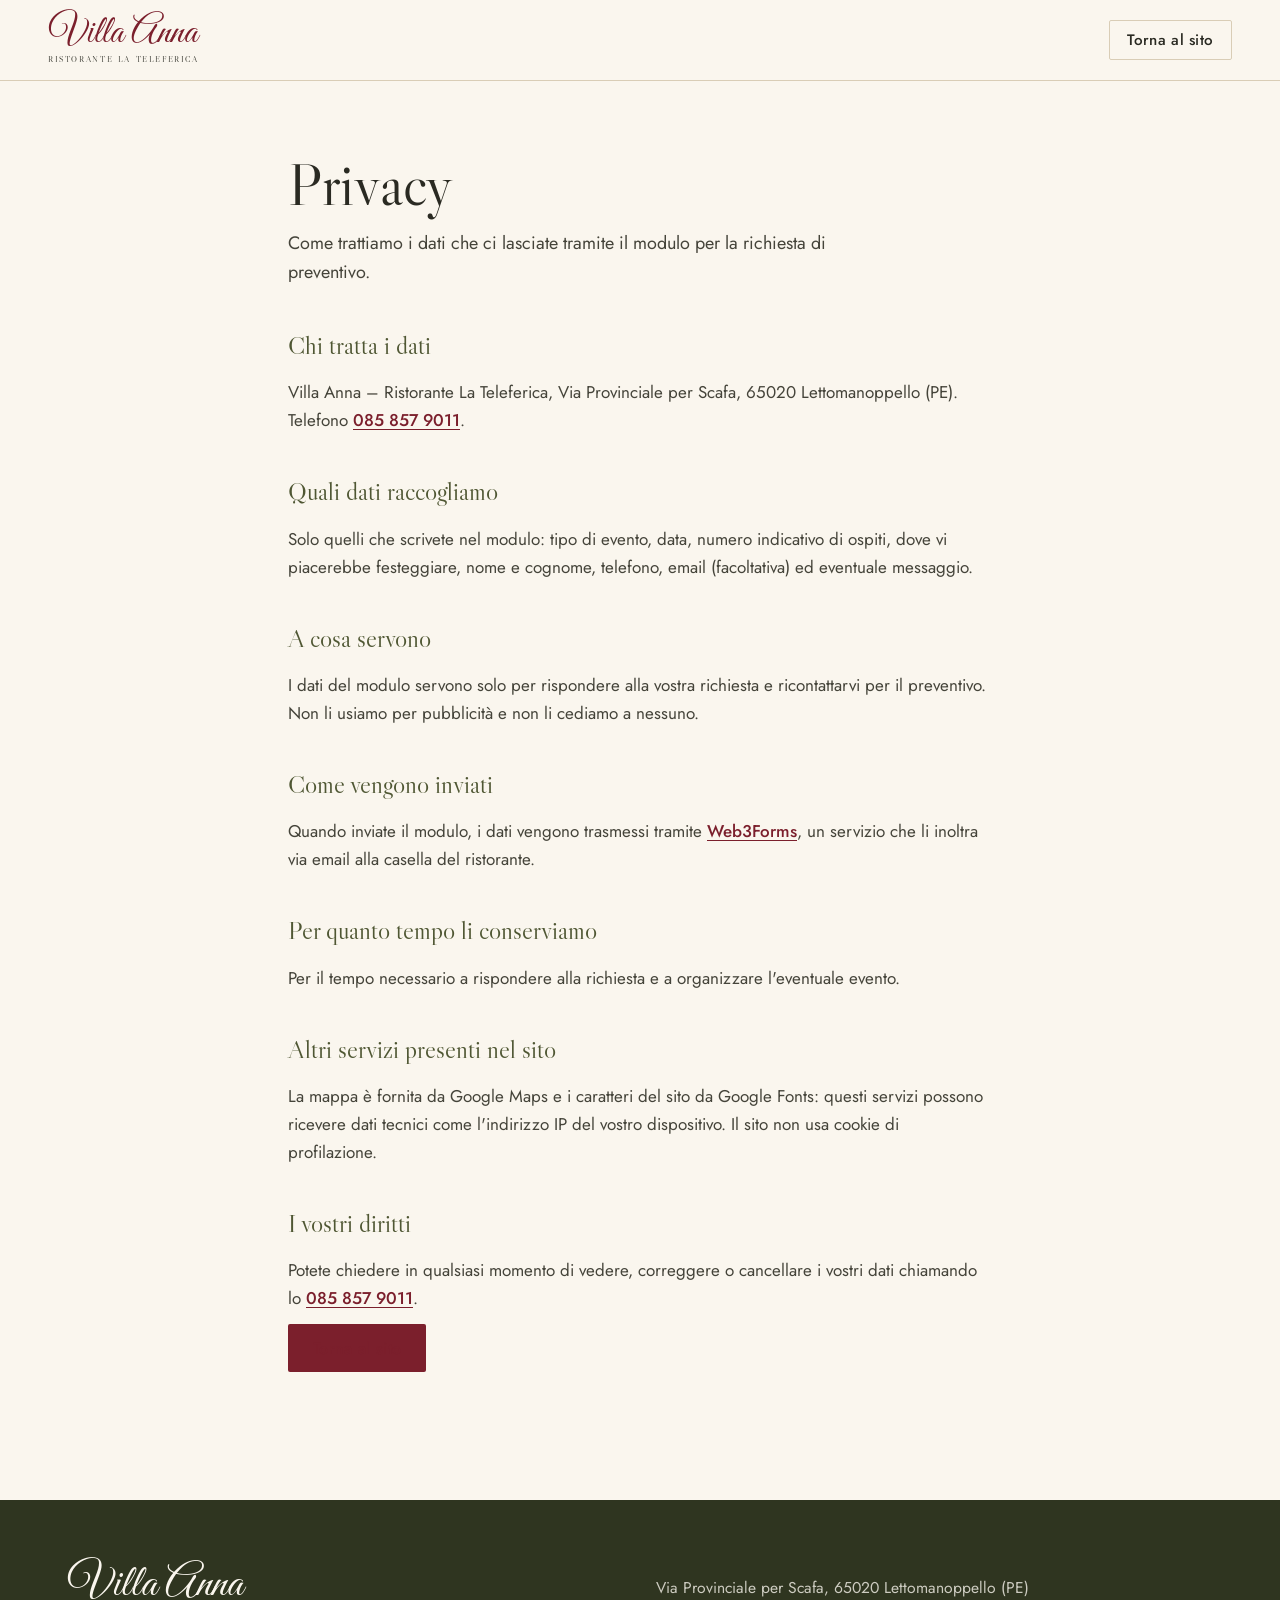
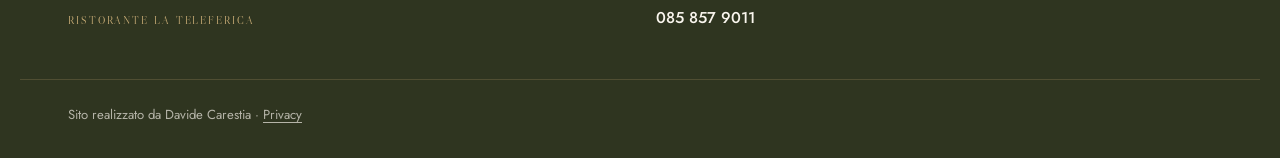
==== privacy.html @ cceb8471 "Sito definitivo su villaannalateleferica.it: modulo con Web3Forms, privacy, robots e sitemap Co-Auth" ====
<!doctype html>
<html lang="it">
<head>
  <meta charset="utf-8">
  <meta name="viewport" content="width=device-width, initial-scale=1, viewport-fit=cover">
  <title>Privacy | Villa Anna – Ristorante La Teleferica</title>
  <meta name="description" content="Informativa privacy del sito di Villa Anna – Ristorante La Teleferica a Lettomanoppello (PE).">
  <meta name="theme-color" content="#2F3520">
  <link rel="canonical" href="https://villaannalateleferica.it/privacy.html">

  <link rel="icon" type="image/png" sizes="32x32" href="img/favicon-32.png">
  <link rel="icon" type="image/png" sizes="192x192" href="img/favicon-192.png">
  <link rel="apple-touch-icon" href="img/apple-touch-icon.png">

  <link rel="preconnect" href="https://fonts.googleapis.com">
  <link rel="preconnect" href="https://fonts.gstatic.com" crossorigin>
  <link href="https://fonts.googleapis.com/css2?family=Great+Vibes&family=Jost:wght@400;500&family=Libre+Caslon+Display&display=swap" rel="stylesheet">
  <link rel="stylesheet" href="style.css?v=9">
</head>
<body>
  <a class="skip" href="#contenuto">Vai al contenuto</a>

  <header class="header is-solid">
    <a class="logo" href="./" aria-label="Villa Anna – Ristorante La Teleferica, torna alla pagina principale">
      <span class="logo__script">Villa Anna</span>
      <span class="logo__sub">Ristorante La Teleferica</span>
    </a>
    <div class="header__actions">
      <a class="btn btn--small btn--outline" href="./">Torna al sito</a>
    </div>
  </header>

  <main id="contenuto" class="section privacy">
    <div class="wrap">
      <h1 class="title">Privacy</h1>
      <p class="intro">Come trattiamo i dati che ci lasciate tramite il modulo per la richiesta di preventivo.</p>

      <h2>Chi tratta i dati</h2>
      <p>Villa Anna – Ristorante La Teleferica, Via Provinciale per Scafa, 65020 Lettomanoppello (PE). Telefono <a href="tel:+390858579011">085 857 9011</a>.</p>

      <h2>Quali dati raccogliamo</h2>
      <p>Solo quelli che scrivete nel modulo: tipo di evento, data, numero indicativo di ospiti, dove vi piacerebbe festeggiare, nome e cognome, telefono, email (facoltativa) ed eventuale messaggio.</p>

      <h2>A cosa servono</h2>
      <p>I dati del modulo servono solo per rispondere alla vostra richiesta e ricontattarvi per il preventivo. Non li usiamo per pubblicità e non li cediamo a nessuno.</p>

      <h2>Come vengono inviati</h2>
      <p>Quando inviate il modulo, i dati vengono trasmessi tramite <a href="https://web3forms.com/privacy" target="_blank" rel="noopener">Web3Forms</a>, un servizio che li inoltra via email alla casella del ristorante.</p>

      <h2>Per quanto tempo li conserviamo</h2>
      <p>Per il tempo necessario a rispondere alla richiesta e a organizzare l'eventuale evento.</p>

      <h2>Altri servizi presenti nel sito</h2>
      <p>La mappa è fornita da Google Maps e i caratteri del sito da Google Fonts: questi servizi possono ricevere dati tecnici come l'indirizzo IP del vostro dispositivo. Il sito non usa cookie di profilazione.</p>

      <h2>I vostri diritti</h2>
      <p>Potete chiedere in qualsiasi momento di vedere, correggere o cancellare i vostri dati chiamando lo <a href="tel:+390858579011">085 857 9011</a>.</p>

      <p class="privacy__back"><a class="btn btn--bordeaux" href="./">Torna al sito</a></p>
    </div>
  </main>

  <footer class="footer">
    <div class="wrap footer__grid">
      <div class="footer__brand">
        <span class="logo__script">Villa Anna</span>
        <span class="logo__sub">Ristorante La Teleferica</span>
      </div>
      <div class="footer__contacts">
        <p>Via Provinciale per Scafa, 65020 Lettomanoppello (PE)</p>
        <p><a href="tel:+390858579011">085 857 9011</a></p>
      </div>
    </div>
    <p class="footer__credit">Sito realizzato da Davide Carestia · <a href="privacy.html">Privacy</a></p>
  </footer>
</body>
</html>
---- style.css ----
/* =========================================================
   Villa Anna – Ristorante La Teleferica
   ========================================================= */

:root {
  --avorio: #FAF6EE;
  --pietra: #EAE2D2;
  --pietra-scura: #D9CDB6;
  --oliva: #4F5733;
  --oliva-scura: #2F3520;
  --bordeaux: #7B1F2C;
  --bordeaux-scuro: #5F1621;
  --oro: #A8854A;
  --oro-chiaro: #CFB27A;
  --inchiostro: #2A2A22;
  --testo: #45443A;

  --f-script: "Great Vibes", cursive;
  --f-serif: "Libre Caslon Display", "Didot", Georgia, serif;
  --f-sans: "Jost", "Helvetica Neue", Arial, sans-serif;

  --gutter: clamp(1rem, 4vw, 3rem);
  --max: 1240px;
  --header-h: 68px;
  --ease: cubic-bezier(.22, .61, .36, 1);
}

*, *::before, *::after { box-sizing: border-box; }

html {
  overflow-x: clip;
  scroll-behavior: smooth;
  scroll-padding-top: var(--header-h);
  -webkit-text-size-adjust: 100%;
}

body {
  margin: 0;
  background: var(--avorio);
  color: var(--testo);
  font-family: var(--f-sans);
  font-size: 1.0625rem;
  line-height: 1.65;
  overflow-x: hidden;
  overflow-x: clip;
  -webkit-font-smoothing: antialiased;
}

body.no-scroll { overflow: hidden; }

img { display: block; max-width: 100%; height: auto; }
figure { margin: 0; }
a { color: inherit; }
h1, h2, h3 { margin: 0; font-weight: 400; color: var(--inchiostro); }
p { margin: 0; }

:focus-visible {
  outline: 2px solid var(--oro);
  outline-offset: 3px;
}

.skip {
  position: absolute;
  left: 1rem;
  top: -4rem;
  z-index: 100;
  padding: .6rem 1rem;
  background: var(--bordeaux);
  color: var(--avorio);
}
.skip:focus { top: 1rem; }

.wrap {
  width: 100%;
  max-width: var(--max);
  margin-inline: auto;
  padding-inline: var(--gutter);
}

/* ---------- Tipografia comune ---------- */

.title {
  font-family: var(--f-serif);
  font-size: clamp(2.25rem, 5.2vw, 3.75rem);
  line-height: 1.08;
  letter-spacing: -.005em;
  text-wrap: balance;
}
.title--light { color: var(--avorio); }

.intro {
  margin-top: 1.25rem;
  max-width: 34em;
  font-size: 1.125rem;
}
.intro--light { color: rgba(250, 246, 238, .82); }

.note {
  margin-top: 1.5rem;
  font-size: .98rem;
}
.note a { color: var(--bordeaux); font-weight: 500; text-underline-offset: 3px; }

/* ---------- Pulsanti ---------- */

.btn {
  display: inline-flex;
  align-items: center;
  justify-content: center;
  gap: .5rem;
  min-height: 48px;
  padding: .75rem 1.5rem;
  border: 1px solid transparent;
  border-radius: 2px;
  font: 500 1rem/1.2 var(--f-sans);
  letter-spacing: .02em;
  text-decoration: none;
  cursor: pointer;
  transition: background-color .25s var(--ease), color .25s var(--ease), border-color .25s var(--ease);
}
.btn--small { min-height: 40px; padding: .5rem 1.1rem; font-size: .95rem; }
.btn--block { width: 100%; }

.btn--bordeaux { background: var(--bordeaux); color: var(--avorio); }
.btn--bordeaux:hover { background: var(--bordeaux-scuro); }

.btn--light { background: rgba(250, 246, 238, .1); color: var(--avorio); border-color: rgba(250, 246, 238, .75); backdrop-filter: blur(2px); }
.btn--light:hover { background: var(--avorio); color: var(--inchiostro); }

/* "Contattaci": bordo oro con un riflesso che scorre lentamente */
@property --giro {
  syntax: "<angle>";
  initial-value: 0deg;
  inherits: false;
}
.btn--contattaci {
  min-height: 42px;
  padding: .5rem 1.25rem;
  border: 1.5px solid transparent;
  border-radius: 999px;
  background:
    linear-gradient(var(--bordeaux), var(--bordeaux)) padding-box,
    conic-gradient(from var(--giro), #A8854A 0deg, #A8854A 220deg, #E8D3A0 270deg, #FFF6DC 290deg, #E8D3A0 310deg, #A8854A 360deg) border-box;
  color: var(--avorio);
  letter-spacing: .04em;
  box-shadow: 0 0 0 0 rgba(207, 178, 122, 0), 0 6px 18px -8px rgba(0, 0, 0, .45);
  animation: giro 6s linear infinite;
  transition: box-shadow .4s var(--ease), transform .3s var(--ease);
}
.btn--contattaci:hover {
  background:
    linear-gradient(var(--bordeaux-scuro), var(--bordeaux-scuro)) padding-box,
    conic-gradient(from var(--giro), #A8854A 0deg, #A8854A 220deg, #E8D3A0 270deg, #FFF6DC 290deg, #E8D3A0 310deg, #A8854A 360deg) border-box;
  box-shadow: 0 0 18px -2px rgba(207, 178, 122, .45), 0 6px 18px -8px rgba(0, 0, 0, .45);
}
@keyframes giro { to { --giro: 360deg; } }

.btn--hero {
  min-height: 58px;
  padding: 1rem 2.1rem;
  font-size: 1.08rem;
  letter-spacing: .03em;
  transition: background-color .3s var(--ease), color .3s var(--ease), border-color .3s var(--ease), transform .3s var(--ease), box-shadow .3s var(--ease);
}
.btn--hero-main {
  background: var(--bordeaux);
  color: var(--avorio);
  border-color: rgba(207, 178, 122, .55);
  box-shadow: 0 10px 30px -12px rgba(0, 0, 0, .6);
}
.btn--hero-main:hover {
  background: var(--bordeaux-scuro);
  border-color: var(--oro-chiaro);
  transform: translateY(-2px);
  box-shadow: 0 16px 34px -12px rgba(0, 0, 0, .7);
}
.btn--hero-alt {
  background: rgba(24, 26, 15, .35);
  color: var(--avorio);
  border: 1.5px solid rgba(250, 246, 238, .85);
  -webkit-backdrop-filter: blur(6px);
  backdrop-filter: blur(6px);
}
.btn--hero-alt:hover {
  background: var(--avorio);
  color: var(--inchiostro);
  border-color: var(--avorio);
  transform: translateY(-2px);
}

.btn--gold { background: transparent; color: var(--oro-chiaro); border-color: var(--oro); }
.btn--gold:hover { background: var(--oro); color: var(--oliva-scura); }

.btn--outline { background: transparent; color: var(--inchiostro); border-color: var(--pietra-scura); }
.btn--outline:hover { border-color: var(--inchiostro); }

/* ---------- Header ---------- */

.header {
  position: fixed;
  inset: 0 0 auto 0;
  z-index: 50;
  height: var(--header-h);
  display: flex;
  align-items: center;
  justify-content: space-between;
  padding-inline: var(--gutter);
  color: var(--avorio);
  transition: background-color .35s var(--ease), color .35s var(--ease), box-shadow .35s var(--ease);
}
.header.is-solid {
  background: rgba(250, 246, 238, .96);
  color: var(--inchiostro);
  box-shadow: 0 1px 0 var(--pietra-scura);
}
@supports (backdrop-filter: blur(8px)) {
  .header.is-solid { background: rgba(250, 246, 238, .88); backdrop-filter: blur(8px); }
}
.header.menu-open { background: transparent; color: var(--avorio); box-shadow: none; backdrop-filter: none; }

.logo {
  display: flex;
  flex-direction: column;
  align-items: center;
  text-decoration: none;
  line-height: 1;
  cursor: pointer;
}
.logo__script {
  font-family: var(--f-script);
  font-size: 2.1rem;
  line-height: .95;
}
.header.is-solid:not(.menu-open) .logo__script { color: var(--bordeaux); }
.logo__sub {
  margin-top: .1rem;
  font-family: var(--f-serif);
  font-size: .72rem;
  font-variant: small-caps;
  letter-spacing: .14em;
  text-transform: lowercase;
}

.header__actions { display: flex; align-items: center; gap: .75rem; }

.burger {
  position: relative;
  width: 44px;
  height: 44px;
  padding: 0;
  border: 0;
  background: transparent;
  color: inherit;
  cursor: pointer;
}
.burger span {
  position: absolute;
  left: 10px;
  width: 24px;
  height: 1.5px;
  background: currentColor;
  transition: transform .35s var(--ease), opacity .2s var(--ease), top .35s var(--ease);
}
.burger span:nth-child(1) { top: 15px; }
.burger span:nth-child(2) { top: 21.5px; }
.burger span:nth-child(3) { top: 28px; }
.burger[aria-expanded="true"] span:nth-child(1) { top: 21.5px; transform: rotate(45deg); }
.burger[aria-expanded="true"] span:nth-child(2) { opacity: 0; }
.burger[aria-expanded="true"] span:nth-child(3) { top: 21.5px; transform: rotate(-45deg); }

/* ---------- Menu a schermo intero ---------- */

.menu {
  position: fixed;
  inset: 0;
  z-index: 40;
  display: flex;
  flex-direction: column;
  justify-content: center;
  gap: 3rem;
  padding: calc(var(--header-h) + 1rem) var(--gutter) 2rem;
  background: var(--oliva-scura);
  color: var(--avorio);
  overflow-y: auto;
  opacity: 0;
  transition: opacity .35s var(--ease);
}
.menu[hidden] { display: none; }
.menu.is-open { opacity: 1; }

.menu__list {
  list-style: none;
  margin: 0;
  padding: 0;
  width: 100%;
  max-width: 640px;
  margin-inline: auto;
}
.menu__list li { border-bottom: 1px solid rgba(207, 178, 122, .25); }
.menu__list a {
  display: block;
  padding: .7rem 0;
  font-family: var(--f-serif);
  font-size: clamp(1.75rem, 6vw, 2.6rem);
  line-height: 1.2;
  text-decoration: none;
  transform: translateY(10px);
  opacity: 0;
  transition: transform .5s var(--ease), opacity .5s var(--ease), color .2s;
}
.menu.is-open .menu__list a { transform: none; opacity: 1; }
.menu.is-open .menu__list li:nth-child(2) a { transition-delay: .04s; }
.menu.is-open .menu__list li:nth-child(3) a { transition-delay: .08s; }
.menu.is-open .menu__list li:nth-child(4) a { transition-delay: .12s; }
.menu.is-open .menu__list li:nth-child(5) a { transition-delay: .16s; }
.menu__list a:hover { color: var(--oro-chiaro); }

.menu__foot {
  width: 100%;
  max-width: 640px;
  margin-inline: auto;
  color: rgba(250, 246, 238, .7);
  font-size: .95rem;
}
.menu__tel {
  display: inline-block;
  margin-bottom: .25rem;
  color: var(--oro-chiaro);
  font-size: 1.25rem;
  text-decoration: none;
}

/* ---------- Hero ---------- */

.hero {
  --hero-fade: clamp(110px, 20vh, 200px);
  position: relative;
  min-height: 100vh;
  min-height: 100svh;
  display: flex;
  align-items: flex-end;
  overflow: hidden;
  background: var(--oliva-scura);
  color: var(--avorio);
}
.hero__media {
  position: absolute;
  inset: 0;
  will-change: transform, filter;
}
.hero__img {
  position: absolute;
  inset: 0;
  width: 100%;
  height: 100%;
  object-fit: cover;
  object-position: 66% 60%;
}
/* sfumatura che fonde la foto con l'avorio della sezione successiva */
.hero__fade {
  position: absolute;
  left: 0;
  right: 0;
  bottom: 0;
  height: var(--hero-fade);
  pointer-events: none;
  background: linear-gradient(to bottom,
    rgba(250, 246, 238, 0) 0%,
    rgba(250, 246, 238, .06) 18%,
    rgba(250, 246, 238, .2) 36%,
    rgba(250, 246, 238, .42) 54%,
    rgba(250, 246, 238, .68) 72%,
    rgba(250, 246, 238, .9) 88%,
    var(--avorio) 100%);
}
/* si scurisce mentre si scorre (opacità guidata da script.js) */
.hero__shade {
  position: absolute;
  inset: 0;
  background: #181A0F;
  opacity: 0;
  pointer-events: none;
}
.hero__veil {
  position: absolute;
  inset: 0;
  background:
    linear-gradient(to top, rgba(30, 33, 18, .85) 0%, rgba(30, 33, 18, .55) 45%, rgba(30, 33, 18, .1) 75%),
    linear-gradient(to bottom, rgba(30, 33, 18, .45), rgba(30, 33, 18, 0) 22%);
}
.hero__content {
  position: relative;
  width: 100%;
  max-width: var(--max);
  margin-inline: auto;
  padding: 7rem var(--gutter) calc(var(--hero-fade) + 1rem);
}
.hero__title {
  max-width: 13em;
  font-family: var(--f-serif);
  font-size: clamp(2.5rem, 7.4vw, 5.4rem);
  line-height: 1.04;
  letter-spacing: -.01em;
  color: var(--avorio);
  text-wrap: balance;
  text-shadow: 0 1px 24px rgba(0, 0, 0, .25);
}
.hero__lead {
  max-width: 30em;
  margin-top: 1.25rem;
  font-size: clamp(1.05rem, 1.6vw, 1.2rem);
  color: rgba(250, 246, 238, .9);
}
.hero__ctas {
  display: flex;
  flex-wrap: wrap;
  gap: .75rem;
  margin-top: 2rem;
}
/* Badge Google */
.badge {
  display: inline-flex;
  align-items: center;
  gap: .65rem;
  min-height: 44px;
  padding: .45rem 1rem .45rem .85rem;
  border: 1px solid rgba(207, 178, 122, .55);
  border-radius: 999px;
  font-size: .95rem;
  text-decoration: none;
  transition: border-color .25s var(--ease), background-color .25s var(--ease);
}
.badge strong { font-weight: 500; }
.badge__stars { letter-spacing: .1em; font-size: .85rem; line-height: 1; }
.badge--hero {
  margin-top: 1.75rem;
  background: rgba(30, 33, 18, .45);
  color: var(--avorio);
}
.badge--hero .badge__stars { color: var(--oro-chiaro); }
.badge--hero:hover { border-color: var(--oro-chiaro); background: rgba(30, 33, 18, .7); }
.badge--light {
  margin-top: 1.5rem;
  border-color: var(--pietra-scura);
  background: #FFFDF8;
  color: var(--inchiostro);
}
.badge--light .badge__stars { color: #8A6A2F; }
.badge--light:hover { border-color: var(--oro); }

/* Indicatore di scroll */
.scroll-hint {
  position: absolute;
  right: var(--gutter);
  bottom: calc(var(--hero-fade) + 1rem);
  z-index: 1;
  display: flex;
  flex-direction: column;
  align-items: center;
  gap: .6rem;
  padding: .5rem;
  color: rgba(250, 246, 238, .85);
  font-size: .8rem;
  letter-spacing: .08em;
  text-decoration: none;
}
.scroll-hint__line {
  position: relative;
  width: 1px;
  height: 56px;
  overflow: hidden;
  background: rgba(250, 246, 238, .3);
}
.scroll-hint__line::after {
  content: "";
  position: absolute;
  left: 0;
  top: 0;
  width: 1px;
  height: 40%;
  background: var(--oro-chiaro);
  animation: scroll-line 2.2s var(--ease) infinite;
}
@keyframes scroll-line {
  0% { transform: translateY(-100%); }
  70%, 100% { transform: translateY(260%); }
}

/* Sequenza d'ingresso dell'hero: il titolo sale parola per parola */
.js .hero__img { animation: hero-focus 1.8s var(--ease) both; }
.hero__title .w {
  display: inline-block;
  overflow: hidden;
  padding-bottom: .12em;
  margin-bottom: -.12em;
  vertical-align: top;
}
.hero__title .w > span { display: inline-block; }
.js .hero__title .w > span {
  animation: word-up 1.1s var(--ease) both;
  animation-delay: calc(.2s + var(--i) * .07s);
}
.js .hero__lead,
.js .hero__ctas,
.js .badge--hero,
.js .scroll-hint { animation: hero-in 1s var(--ease) both; }
.js .hero__lead { animation-delay: .75s; }
.js .hero__ctas { animation-delay: .9s; }
.js .badge--hero { animation-delay: 1.05s; }
.js .scroll-hint { animation-delay: 1.3s; }

@keyframes hero-focus {
  from { filter: blur(14px); transform: scale(1.08); }
  to { filter: blur(0); transform: scale(1); }
}
@keyframes word-up { from { transform: translateY(110%); } to { transform: none; } }
@keyframes hero-in { from { opacity: 0; transform: translateY(18px); } to { opacity: 1; transform: none; } }

@media (max-width: 959px) {
  /* su telefono il testo occupa metà foto: velo più deciso in basso */
  .hero__veil {
    background:
      linear-gradient(to top, rgba(30, 33, 18, .92) 0%, rgba(30, 33, 18, .72) 42%, rgba(30, 33, 18, .2) 72%, rgba(30, 33, 18, .05) 85%),
      linear-gradient(to bottom, rgba(30, 33, 18, .5), rgba(30, 33, 18, 0) 20%);
  }
  .hero { --hero-fade: 96px; }
  .hero__content { padding-bottom: calc(var(--hero-fade) + 3.5rem); }
  .scroll-hint { right: 50%; transform: translateX(50%); bottom: calc(var(--hero-fade) - .5rem); flex-direction: row; }
  .js .scroll-hint { animation-name: hero-in-x; }
  .scroll-hint__text { display: none; }
  .scroll-hint__line { height: 44px; }
}
@keyframes hero-in-x { from { opacity: 0; transform: translate(50%, 18px); } to { opacity: 1; transform: translateX(50%); } }

/* ---------- Sezioni ---------- */

.section { padding-block: clamp(4.5rem, 10vw, 8rem); overflow-x: clip; }

/* Cornice ad arco: richiama il colonnato del giardino */
.arch {
  padding: 10px;
  border: 1px solid var(--oro);
  border-radius: 999px 999px 3px 3px;
}
.arch img {
  width: 100%;
  height: 100%;
  object-fit: cover;
  border-radius: 999px 999px 2px 2px;
}
.arch--tall { aspect-ratio: 4 / 5; }
.arch--wide { border-radius: 50% 50% 3px 3px / 26% 26% 3px 3px; }
.arch--wide img { border-radius: 50% 50% 2px 2px / 25% 25% 2px 2px; aspect-ratio: 4 / 3; }

/* Il ristorante */
.ristorante__grid {
  display: grid;
  grid-template-columns: minmax(0, 1fr);
  gap: 3.5rem;
}
.facts {
  margin: 2rem 0 0;
  max-width: 30rem;
  border-top: 1px solid var(--pietra-scura);
}
.facts__row {
  display: flex;
  justify-content: space-between;
  align-items: baseline;
  gap: 1rem;
  padding: .9rem 0;
  border-bottom: 1px solid var(--pietra-scura);
}
.facts dt { color: var(--testo); font-size: .98rem; }
.facts dd {
  margin: 0;
  font-family: var(--f-serif);
  font-size: 1.3rem;
  color: var(--inchiostro);
  text-align: right;
}

.ristorante__media { position: relative; }
.ristorante__media .arch { max-width: 460px; margin-inline: auto; }
.ristorante__tavola { margin-top: 1.5rem; }
.ristorante__tavola img { width: 100%; border-radius: 2px; }
.ristorante__tavola figcaption,
.eventi__torta figcaption {
  margin-top: .6rem;
  font-size: .9rem;
  font-style: italic;
}

/* Eventi */
.eventi {
  background: var(--oliva-scura);
  color: rgba(250, 246, 238, .82);
}
.eventi .arch { border-color: rgba(207, 178, 122, .6); }

/* Schede degli eventi */
.occasioni {
  list-style: none;
  display: grid;
  grid-template-columns: minmax(0, 1fr);
  gap: 1px;
  margin: 3rem 0 0;
  padding: 0;
  border: 1px solid rgba(207, 178, 122, .3);
  background: rgba(207, 178, 122, .3);
}
.occasione {
  padding: 1.75rem 1.5rem 1.9rem;
  background: var(--oliva-scura);
  transition: background-color .3s var(--ease);
}
.occasione:hover { background: #353B25; }
.occasione__icon {
  width: 44px;
  height: 44px;
  fill: none;
  stroke: var(--oro-chiaro);
  stroke-width: 1.2;
  stroke-linecap: round;
  stroke-linejoin: round;
}
.occasione h3 {
  margin-top: 1.1rem;
  font-family: var(--f-serif);
  font-size: 1.5rem;
  line-height: 1.2;
  color: var(--avorio);
  text-wrap: balance;
}
.occasione p { margin-top: .5rem; }

/* Punti forti */
.forti {
  display: grid;
  grid-template-columns: minmax(0, 1fr);
  gap: 2.5rem;
  margin-top: clamp(3.5rem, 8vw, 6rem);
}
.forti__title {
  font-family: var(--f-serif);
  font-size: clamp(1.8rem, 3.6vw, 2.5rem);
  line-height: 1.1;
  color: var(--avorio);
}
.forti__list {
  list-style: none;
  margin: 1.5rem 0 0;
  padding: 0;
}
.forti__list li {
  position: relative;
  padding: 1rem 0 1rem 1.6rem;
  border-bottom: 1px solid rgba(207, 178, 122, .25);
}
.forti__list li::before {
  content: "";
  position: absolute;
  left: 2px;
  top: 1.55rem;
  width: 7px;
  height: 7px;
  border: 1px solid var(--oro-chiaro);
  transform: rotate(45deg);
}
.forti__list h4 {
  margin: 0;
  font-family: var(--f-serif);
  font-size: 1.3rem;
  font-weight: 400;
  line-height: 1.25;
  color: var(--avorio);
}
.forti__list p { margin-top: .25rem; }

.eventi__torte {
  display: flex;
  flex-direction: column;
  gap: 1.5rem;
  margin-top: clamp(3rem, 6vw, 4.5rem);
}
.eventi__torta { min-width: 0; }
.eventi__torta img { width: 100%; border-radius: 2px; }
.eventi__torta figcaption { color: rgba(250, 246, 238, .75); }

/* Come organizziamo */
.passi__head { max-width: 40rem; }
.passi__list {
  list-style: none;
  display: grid;
  grid-template-columns: minmax(0, 1fr);
  gap: 0;
  margin: 3rem 0 0;
  padding: 0;
}
.passo {
  position: relative;
  padding: 0 0 2.25rem 4.5rem;
}
/* filo che unisce i passaggi */
.passo::before {
  content: "";
  position: absolute;
  left: 27px;
  top: 56px;
  bottom: 0;
  width: 1px;
  background: var(--pietra-scura);
}
.passo:last-child { padding-bottom: 0; }
.passo:last-child::before { display: none; }
.passo__n {
  position: absolute;
  left: 0;
  top: 0;
  display: grid;
  place-items: center;
  width: 55px;
  height: 55px;
  border: 1px solid var(--oro);
  border-radius: 50%;
  background: var(--avorio);
  font-family: var(--f-serif);
  font-size: 1.6rem;
  line-height: 1;
  color: var(--bordeaux);
}
.passo h3 {
  padding-top: .7rem;
  font-family: var(--f-serif);
  font-size: 1.45rem;
  line-height: 1.2;
  text-wrap: balance;
}
.passo p { margin-top: .45rem; max-width: 30em; }
.passi__cta {
  display: flex;
  flex-wrap: wrap;
  gap: .75rem;
  margin-top: 3rem;
}

/* Giardino */
.giardino { background: var(--pietra); }
.giardino__head { max-width: 40rem; }

.gallery {
  display: grid;
  grid-template-columns: minmax(0, 1fr);
  gap: 12px;
  margin-top: 2.75rem;
}
.gallery__col { display: grid; grid-template-columns: minmax(0, 1fr); gap: 12px; min-width: 0; }
.gallery__pair { display: flex; align-items: flex-start; gap: 12px; }

.gallery__item {
  display: block;
  min-width: 0;
  position: relative;
  padding: 0;
  border: 0;
  background: var(--pietra-scura);
  overflow: hidden;
  cursor: zoom-in;
}
.gallery__item img {
  width: 100%;
  height: 100%;
  object-fit: cover;
  transition: transform .8s var(--ease), filter .4s var(--ease);
}
.gallery__item:hover img { transform: scale(1.03); }

.g-fontana { aspect-ratio: 4 / 5; }
.g-fontana img { object-position: 50% 45%; }
.g-archi { aspect-ratio: 16 / 9; }
/* le due foto piccole restano nelle loro proporzioni (logo stampato negli angoli) */
.g-alto { flex: 1.333 1 0; aspect-ratio: 640 / 480; }
.g-rose { flex: 1.506 1 0; aspect-ratio: 720 / 478; }

/* Richiesta */
.richiesta__grid { display: grid; grid-template-columns: minmax(0, 1fr); gap: 2.5rem; }
.richiesta__box {
  background: #FFFDF8;
  border: 1px solid var(--pietra-scura);
  padding: clamp(1.25rem, 4vw, 2.5rem);
}

.form {
  display: grid;
  gap: 1.1rem 1.25rem;
}
.field { display: flex; flex-direction: column; min-width: 0; }
.field label {
  margin-bottom: .35rem;
  font-size: .95rem;
  font-weight: 500;
  color: var(--inchiostro);
}
.field__opt { font-weight: 400; color: var(--testo); }
.field input,
.field select,
.field textarea {
  width: 100%;
  min-height: 48px;
  padding: .7rem .85rem;
  border: 1px solid var(--pietra-scura);
  border-radius: 2px;
  background: var(--avorio);
  color: var(--inchiostro);
  font: 400 1rem/1.4 var(--f-sans);
  appearance: none;
  -webkit-appearance: none;
  transition: border-color .2s;
}
.field select {
  padding-right: 2.5rem;
  background-image: url("data:image/svg+xml,%3Csvg xmlns='http://www.w3.org/2000/svg' width='12' height='8' viewBox='0 0 12 8'%3E%3Cpath d='M1 1.5l5 5 5-5' fill='none' stroke='%237B1F2C' stroke-width='1.5'/%3E%3C/svg%3E");
  background-repeat: no-repeat;
  background-position: right .9rem center;
}
.field input[type="date"] { min-height: 48px; }
.field input::-webkit-date-and-time-value { text-align: left; }
.field textarea { resize: vertical; min-height: 7rem; }
.field input:focus,
.field select:focus,
.field textarea:focus { border-color: var(--oliva); outline: none; box-shadow: 0 0 0 3px rgba(79, 87, 51, .18); }
.field.has-error input,
.field.has-error select { border-color: var(--bordeaux); }
.field__error {
  min-height: 0;
  margin-top: .3rem;
  font-size: .88rem;
  color: var(--bordeaux);
}
.field__error:empty { display: none; }
.field__hint { margin-top: .3rem; font-size: .88rem; color: var(--testo); }
.req { color: var(--bordeaux); }
.form__legend { grid-column: 1 / -1; font-size: .9rem; }
.form__summary { margin-top: .75rem; font-size: .92rem; color: var(--bordeaux); }
.form__summary:empty { display: none; }
.sr-only {
  position: absolute;
  width: 1px;
  height: 1px;
  overflow: hidden;
  clip: rect(0 0 0 0);
  white-space: nowrap;
}

/* Scelta giardino / sala */
.choice { margin: 0; padding: 0; border: 0; }
.choice legend {
  margin-bottom: .5rem;
  padding: 0;
  font-size: .95rem;
  font-weight: 500;
  color: var(--inchiostro);
}
.choice__opts { display: grid; grid-template-columns: 1fr 1fr; gap: .5rem; }
.choice__opt { position: relative; display: block; cursor: pointer; }
.choice__opt input {
  position: absolute;
  inset: 0;
  opacity: 0;
  margin: 0;
  cursor: pointer;
}
.choice__opt span {
  display: flex;
  align-items: center;
  justify-content: center;
  min-height: 48px;
  padding: .55rem .75rem;
  border: 1px solid var(--pietra-scura);
  border-radius: 2px;
  background: var(--avorio);
  color: var(--inchiostro);
  font-size: .95rem;
  text-align: center;
  transition: border-color .2s, background-color .2s, color .2s;
}
.choice__opt:hover span { border-color: var(--oliva); }
.choice__opt input:checked + span {
  border-color: var(--oliva);
  background: var(--oliva);
  color: var(--avorio);
}
.choice__opt input:focus-visible + span { outline: 2px solid var(--oro); outline-offset: 2px; }

.form[hidden],
.conferma[hidden] { display: none; }
.conferma:focus { outline: none; }
.conferma__title {
  font-family: var(--f-serif);
  font-size: 2rem;
  color: var(--oliva);
}
.conferma > p { margin-top: .5rem; }
.conferma__list {
  margin: 1.25rem 0;
  border-top: 1px solid var(--pietra-scura);
}
.conferma__list div {
  display: grid;
  grid-template-columns: minmax(7rem, 35%) 1fr;
  gap: 1rem;
  padding: .6rem 0;
  border-bottom: 1px solid var(--pietra-scura);
}
.conferma__list dt { font-size: .92rem; }
.conferma__list dd { margin: 0; color: var(--inchiostro); overflow-wrap: anywhere; white-space: pre-line; }
.conferma__nota {
  margin: 0 0 1.5rem;
  padding: .85rem 1rem;
  border-left: 2px solid var(--oro);
  background: var(--avorio);
  font-size: .95rem;
}
.conferma__nota a,
.form__summary a { color: var(--bordeaux); font-weight: 500; text-underline-offset: 3px; }
.form .btn[disabled] { opacity: .7; cursor: progress; }
.js .conferma:not([hidden]) { animation: hero-in .6s var(--ease) both; }

/* Dove siamo */
.dove__grid { display: grid; grid-template-columns: minmax(0, 1fr); gap: 2.5rem; align-items: center; }
.dove__sub {
  margin-top: 2.5rem;
  font-family: var(--f-serif);
  font-size: 1.6rem;
  line-height: 1.2;
}
.dove__addr {
  margin-top: .6rem;
  font-style: normal;
  font-family: var(--f-serif);
  font-size: 1.5rem;
  line-height: 1.35;
  color: var(--inchiostro);
}
.dove__tel { margin-top: .75rem; }
.dove__tel a {
  font-size: 1.35rem;
  font-weight: 500;
  color: var(--bordeaux);
  text-decoration: none;
}
.dove .note { margin-top: .35rem; }
.dove__btns {
  display: flex;
  flex-wrap: wrap;
  gap: .6rem;
  margin-top: 1.75rem;
}
.dove__map {
  aspect-ratio: 4 / 3;
  border: 1px solid var(--pietra-scura);
  background: var(--pietra);
}
.dove__map iframe { display: block; width: 100%; height: 100%; border: 0; }

/* Matrimonio */
.nozze {
  display: grid;
  grid-template-columns: minmax(0, 1fr);
  gap: 2rem;
  margin-top: clamp(3.5rem, 8vw, 6rem);
}
.nozze__title {
  font-family: var(--f-serif);
  font-size: clamp(1.8rem, 3.6vw, 2.5rem);
  line-height: 1.1;
  color: var(--avorio);
}
.nozze__text p { margin-top: 1rem; max-width: 30em; }
/* due foto alla stessa altezza, nelle loro proporzioni: la quadrata (414px) resta piccola */
.nozze__foto { display: flex; align-items: flex-start; gap: 12px; }
.nozze__sposi { flex: 1.507 1 0; min-width: 0; max-width: 960px; }
.nozze__auto { flex: 1 1 0; min-width: 0; max-width: 414px; }
.nozze__foto img { width: 100%; border-radius: 2px; }
.nozze__foto figcaption {
  margin-top: .6rem;
  font-size: .9rem;
  font-style: italic;
  color: rgba(250, 246, 238, .75);
}

/* La cucina e i buffet */
.cucina { background: var(--pietra); }
.cucina__grid { display: grid; grid-template-columns: minmax(0, 1fr); gap: 2.5rem; }
.cucina__more { margin-top: 1rem; max-width: 34em; }
/* foto quadrate da 414px: solo riquadri piccoli */
.piatti {
  display: grid;
  grid-template-columns: repeat(2, minmax(0, 1fr));
  gap: 10px;
  max-width: 860px;
}
.piatto { aspect-ratio: 1 / 1; }

/* Fasce fotografiche a tutta larghezza */
.band {
  position: relative;
  display: grid;
  place-items: center;
  min-height: clamp(360px, 62vh, 520px);
  padding: 4rem var(--gutter);
  overflow: hidden;
  background: var(--oliva-scura);
  isolation: isolate;
}
.band__media {
  position: absolute;
  inset: -14% 0;
  z-index: -2;
  will-change: transform;
}
.band__media img {
  width: 100%;
  height: 100%;
  object-fit: cover;
  filter: blur(3px) brightness(.5) saturate(.9);
  transform: scale(1.06);
}
.band::after {
  content: "";
  position: absolute;
  inset: 0;
  z-index: -1;
  background: radial-gradient(ellipse at center, rgba(24, 26, 15, .15) 0%, rgba(24, 26, 15, .55) 100%);
}
.band__text {
  max-width: 14em;
  font-family: var(--f-serif);
  font-size: clamp(2.2rem, 7vw, 5.4rem);
  line-height: 1.08;
  text-align: center;
  text-wrap: balance;
  color: var(--avorio);
  text-shadow: 0 2px 30px rgba(0, 0, 0, .45);
}
.band__text::before {
  content: "";
  display: block;
  width: 56px;
  height: 1px;
  margin: 0 auto 1.5rem;
  background: var(--oro-chiaro);
}
.js .band__text {
  opacity: 0;
  transform: translateY(24px);
  filter: blur(6px);
  transition: opacity 1.4s var(--ease), transform 1.4s var(--ease), filter 1.4s var(--ease);
}
.js .band.is-visible .band__text { opacity: 1; transform: none; filter: none; }

/* Fascia finale: foto nitida al centro, sfumata in alto e in basso */
.band--welcome { background: var(--avorio); }
.band--welcome .band__media img { filter: none; transform: none; }
.band--welcome .band__soft {
  position: absolute;
  inset: 0;
  filter: blur(10px) brightness(.8) !important;
  transform: scale(1.08) !important;
}
/* mai più grande dell'originale (960x638) */
.band--welcome .band__sharp {
  position: absolute;
  inset: 0;
  margin: auto;
  width: min(100%, 960px);
  height: min(100%, 638px);
  object-fit: cover;
  -webkit-mask-image: radial-gradient(ellipse 50% 50% at 50% 50%, #000 62%, transparent 100%);
  mask-image: radial-gradient(ellipse 50% 50% at 50% 50%, #000 62%, transparent 100%);
}
.band--welcome::after {
  background:
    linear-gradient(to bottom, var(--avorio) 0%, rgba(250, 246, 238, 0) 22%, rgba(250, 246, 238, 0) 78%, var(--avorio) 100%),
    radial-gradient(ellipse 60% 45% at 50% 50%, rgba(24, 26, 15, .5) 0%, rgba(24, 26, 15, .2) 100%);
}
.band--welcome .band__text { text-shadow: 0 2px 24px rgba(0, 0, 0, .55), 0 0 2px rgba(0, 0, 0, .35); }

/* Blocco telefono */
.chiama {
  margin-top: 2rem;
  padding: clamp(1.5rem, 4vw, 2.25rem);
  border: 1px solid var(--pietra-scura);
  border-left: 2px solid var(--oro);
  background: #FFFDF8;
}
.chiama__invite {
  font-family: var(--f-serif);
  font-size: clamp(1.25rem, 2.6vw, 1.5rem);
  line-height: 1.3;
  color: var(--oliva);
}
.chiama__numero {
  display: inline-block;
  margin-top: .5rem;
  font-family: var(--f-serif);
  font-size: clamp(2.3rem, 6.5vw, 3.4rem);
  line-height: 1.05;
  letter-spacing: .03em;
  white-space: nowrap;
  color: var(--bordeaux);
  text-decoration: none;
}
.chiama__numero:hover { color: var(--bordeaux-scuro); }
.chiama__azioni {
  display: flex;
  flex-wrap: wrap;
  gap: .75rem;
  margin-top: 1.25rem;
}
.chiama__azioni .btn { border-radius: 999px; }
.chiama__azioni svg,
.btn--facebook svg,
.footer__social svg {
  width: 20px;
  height: 20px;
  flex: none;
}
.chiama__azioni svg {
  fill: none;
  stroke: currentColor;
  stroke-width: 1.5;
  stroke-linejoin: round;
}
.btn--facebook svg,
.footer__social svg { fill: currentColor; }
.chiama__btn {
  position: relative;
  min-height: 56px;
  padding: 0 2rem;
  gap: .65rem;
  background: var(--bordeaux);
  color: var(--avorio);
  font-size: 1.1rem;
  letter-spacing: .03em;
  box-shadow: 0 12px 26px -14px rgba(123, 31, 44, .8);
  transition: background-color .3s var(--ease), transform .3s var(--ease);
}
.chiama__btn:hover { background: var(--bordeaux-scuro); transform: translateY(-2px); }
/* alone che pulsa lentamente */
.chiama__btn::before {
  content: "";
  position: absolute;
  inset: 0;
  border-radius: inherit;
  box-shadow: 0 0 0 0 rgba(123, 31, 44, .45);
  animation: alone 2.8s ease-out infinite;
  pointer-events: none;
}
@keyframes alone {
  0% { box-shadow: 0 0 0 0 rgba(123, 31, 44, .45); }
  70%, 100% { box-shadow: 0 0 0 16px rgba(123, 31, 44, 0); }
}
.chiama__copia { min-height: 56px; padding: 0 1.5rem; gap: .55rem; background: #FFFDF8; }
.chiama__note { margin-top: 1rem; font-size: .98rem; }

/* Domande frequenti */
.faq { background: var(--avorio); }
.faq .intro a { color: var(--bordeaux); font-weight: 500; text-underline-offset: 3px; }
.faq__grid { display: grid; grid-template-columns: minmax(0, 1fr); gap: 2.5rem; }
.faq__list { border-top: 1px solid var(--pietra-scura); }
.faq__item { border-bottom: 1px solid var(--pietra-scura); }
.faq__item summary {
  position: relative;
  display: block;
  padding: 1.15rem 3rem 1.15rem 0;
  font-family: var(--f-serif);
  font-size: 1.3rem;
  line-height: 1.3;
  color: var(--inchiostro);
  cursor: pointer;
  list-style: none;
}
.faq__item summary::-webkit-details-marker { display: none; }
.faq__item summary::before,
.faq__item summary::after {
  content: "";
  position: absolute;
  right: .6rem;
  top: 50%;
  width: 14px;
  height: 1.5px;
  background: var(--bordeaux);
  transition: transform .3s var(--ease);
}
.faq__item summary::after { transform: rotate(90deg); }
.faq__item[open] summary::after { transform: rotate(0deg); }
.faq__item summary:hover { color: var(--bordeaux); }
.faq__answer { padding: 0 3rem 1.35rem 0; max-width: 40em; }
.faq__answer a { color: var(--bordeaux); font-weight: 500; text-underline-offset: 3px; }
.js .faq__item[open] .faq__answer { animation: hero-in .45s var(--ease) both; }

/* Barra contatti su telefono */
.callbar {
  position: fixed;
  left: 0;
  right: 0;
  bottom: 0;
  z-index: 45;
  display: grid;
  grid-template-columns: 1fr 1.35fr;
  gap: .5rem;
  padding: .6rem .75rem calc(.6rem + env(safe-area-inset-bottom));
  background: rgba(47, 53, 32, .97);
  box-shadow: 0 -8px 30px rgba(30, 33, 18, .25);
  transform: translateY(110%);
  transition: transform .4s var(--ease);
}
.callbar.is-visible { transform: none; }
.callbar .btn { min-height: 50px; padding-inline: .75rem; }
.callbar svg {
  width: 18px;
  height: 18px;
  fill: none;
  stroke: currentColor;
  stroke-width: 1.5;
  stroke-linejoin: round;
}
.btn--light-solid { background: var(--avorio); color: var(--inchiostro); }
.btn--light-solid:hover { background: #fff; }

/* Footer */
.footer {
  padding: 4rem 0 2rem;
  background: var(--oliva-scura);
  color: rgba(250, 246, 238, .78);
  font-size: .98rem;
}
.footer__grid { display: grid; grid-template-columns: minmax(0, 1fr); gap: 2rem; }
.footer__brand { display: flex; flex-direction: column; align-items: flex-start; color: var(--avorio); }
.footer__brand .logo__script { font-size: 2.8rem; }
.footer__brand .logo__sub { font-size: .85rem; color: var(--oro-chiaro); }
.footer__contacts p + p { margin-top: .25rem; }
.footer__contacts a { color: var(--avorio); text-decoration: none; font-weight: 500; }
.footer__social {
  display: inline-flex;
  align-items: center;
  gap: .55rem;
  min-height: 44px;
  margin-top: .9rem;
  padding: .4rem 1.1rem .4rem .8rem;
  border: 1px solid rgba(207, 178, 122, .5);
  border-radius: 999px;
  transition: border-color .25s var(--ease), background-color .25s var(--ease);
}
.footer__social:hover { border-color: var(--oro-chiaro); background: rgba(250, 246, 238, .06); }
.footer__credit {
  max-width: var(--max);
  margin: 3rem auto 0;
  padding: 1.5rem var(--gutter) 0;
  border-top: 1px solid rgba(207, 178, 122, .2);
  font-size: .82rem;
  color: rgba(250, 246, 238, .66);
}
.footer__credit a { color: inherit; text-underline-offset: 3px; }
.footer__credit a:hover { color: var(--avorio); }

/* Pagina privacy */
.privacy { padding-top: calc(var(--header-h) + clamp(2.5rem, 6vw, 4.5rem)); }
.privacy .wrap { max-width: 50rem; }
.privacy h2 {
  margin-top: 2.25rem;
  font-family: var(--f-serif);
  font-size: 1.6rem;
  color: var(--oliva);
}
.privacy p, .privacy ul { margin-top: .75rem; }
.privacy ul { padding-left: 1.25rem; }
.privacy a { color: var(--bordeaux); font-weight: 500; text-underline-offset: 3px; }
.privacy__back { margin-top: 3rem; }

/* ---------- Lightbox ---------- */

.lightbox {
  position: fixed;
  inset: 0;
  z-index: 80;
  display: flex;
  align-items: center;
  justify-content: center;
  background: rgba(24, 26, 15, .96);
  opacity: 0;
  transition: opacity .3s var(--ease);
  touch-action: pan-y;
}
.lightbox[hidden] { display: none; }
.lightbox.is-open { opacity: 1; }

.lightbox__figure {
  display: flex;
  flex-direction: column;
  align-items: center;
  max-width: calc(100vw - 2rem);
  padding: 4.5rem 0 2.75rem;
}
/* nessuna dimensione forzata: le foto piccole non vengono mai ingrandite oltre l'originale */
.lightbox__img {
  max-width: min(100%, 1400px);
  max-height: calc(100vh - 9rem);
  max-height: calc(100svh - 9rem);
  width: auto;
  height: auto;
  user-select: none;
  -webkit-user-drag: none;
  transition: opacity .25s var(--ease);
}
.lightbox__img.is-loading { opacity: 0; }
.lightbox__frame { display: flex; justify-content: center; }
.lightbox__img { box-shadow: 0 20px 60px rgba(0, 0, 0, .45); }
.lightbox__dots {
  position: absolute;
  left: 50%;
  bottom: 1.1rem;
  display: flex;
  gap: .5rem;
  transform: translateX(-50%);
}
.lightbox__dots span {
  width: 6px;
  height: 6px;
  border-radius: 50%;
  background: rgba(250, 246, 238, .3);
  transition: background-color .25s, transform .25s;
}
.lightbox__dots span.is-active { background: var(--oro-chiaro); transform: scale(1.3); }
.lightbox__cap {
  display: flex;
  gap: 1rem;
  margin-top: .9rem;
  max-width: 40rem;
  color: rgba(250, 246, 238, .82);
  font-size: .92rem;
  text-align: center;
}
#lb-count { color: var(--oro-chiaro); white-space: nowrap; }

.lightbox__close,
.lightbox__nav {
  position: absolute;
  width: 48px;
  height: 48px;
  border: 1px solid rgba(250, 246, 238, .3);
  border-radius: 50%;
  background: rgba(24, 26, 15, .5);
  color: var(--avorio);
  cursor: pointer;
  transition: border-color .2s, background-color .2s;
}
.lightbox__close:hover,
.lightbox__nav:hover { border-color: var(--oro-chiaro); background: rgba(24, 26, 15, .8); }
.lightbox__close { top: 1rem; right: 1rem; }
.lightbox__close::before,
.lightbox__close::after {
  content: "";
  position: absolute;
  top: 50%;
  left: 50%;
  width: 18px;
  height: 1.5px;
  background: currentColor;
}
.lightbox__close::before { transform: translate(-50%, -50%) rotate(45deg); }
.lightbox__close::after { transform: translate(-50%, -50%) rotate(-45deg); }

.lightbox__nav { top: 50%; transform: translateY(-50%); }
.lightbox__nav--prev { left: 1rem; }
.lightbox__nav--next { right: 1rem; }
.lightbox__nav::before {
  content: "";
  position: absolute;
  top: 50%;
  left: 50%;
  width: 10px;
  height: 10px;
  border-top: 1.5px solid currentColor;
  border-right: 1.5px solid currentColor;
}
.lightbox__nav--prev::before { transform: translate(-35%, -50%) rotate(-135deg); }
.lightbox__nav--next::before { transform: translate(-65%, -50%) rotate(45deg); }

/* ---------- Toast ---------- */

.toast {
  position: fixed;
  left: 50%;
  bottom: 1.5rem;
  z-index: 90;
  padding: .75rem 1.25rem;
  background: var(--oliva-scura);
  color: var(--avorio);
  font-size: .95rem;
  border-radius: 2px;
  box-shadow: 0 8px 30px rgba(30, 33, 18, .25);
  transform: translate(-50%, 1rem);
  opacity: 0;
  pointer-events: none;
  transition: opacity .3s var(--ease), transform .3s var(--ease);
}
.toast.is-visible { opacity: 1; transform: translate(-50%, 0); }

/* ---------- Immagini: entrata laterale alternata ---------- */

.js .slide {
  opacity: 0;
  transform: translate3d(var(--dx, 56px), 0, 0);
  transition: opacity .8s var(--ease), transform .8s var(--ease);
  transition-delay: var(--delay, 0s);
}
.js .slide.is-in { opacity: 1; transform: none; }
@media (max-width: 599px) {
  .js .slide { transform: translate3d(calc(var(--dx, 56px) * .85), 0, 0); }
  .js .slide.is-in { transform: none; }
}

/* ---------- Comparsa allo scroll ---------- */

.js .reveal {
  opacity: 0;
  transform: translateY(22px);
  transition: opacity .9s var(--ease), transform .9s var(--ease);
}
.js .reveal.is-visible { opacity: 1; transform: none; }

/* ---------- Tablet e desktop ---------- */

@media (max-width: 959px) {
  /* spazio per la barra contatti */
  .footer { padding-bottom: calc(5.5rem + env(safe-area-inset-bottom)); }
  body.callbar-on .toast { bottom: calc(5.5rem + env(safe-area-inset-bottom)); }
}

@media (max-width: 599px) {
  .occasione {
    display: grid;
    grid-template-columns: 40px minmax(0, 1fr);
    column-gap: 1rem;
    padding: 1.4rem 1.25rem;
  }
  .occasione__icon { grid-row: 1 / span 2; width: 40px; height: 40px; }
  .occasione h3 { margin-top: .35rem; font-size: 1.35rem; }
}

@media (max-width: 599px) {
  .chiama__azioni .btn { width: 100%; }
}

@media (max-width: 959px) {
  .band { min-height: clamp(320px, 56vh, 440px); }
  .band__media img { filter: blur(2px) brightness(.5) saturate(.9); }
}

@media (min-width: 600px) {
  .piatti { grid-template-columns: repeat(3, minmax(0, 1fr)); }
  .occasioni { grid-template-columns: repeat(2, minmax(0, 1fr)); }
  .choice__opts { grid-template-columns: repeat(4, minmax(0, 1fr)); }
}

@media (max-width: 420px) {
  .header .btn--small { padding-inline: .9rem; }
  .logo__script { font-size: 1.85rem; }
  .hero__ctas .btn { flex: 1 1 100%; }
  .dove__btns .btn { flex: 1 1 auto; }
}

@media (min-width: 720px) {
  .form { grid-template-columns: 1fr 1fr; }
  .field--full { grid-column: 1 / -1; }
  .eventi__torte { flex-direction: row; align-items: flex-start; }
  .eventi__torta--cigni { flex: 1.305 1 0; }
  .eventi__torta--oro { flex: 1.206 1 0; }
  .footer__grid { grid-template-columns: 1fr 1fr; align-items: end; }
}

@media (min-width: 960px) {
  :root { --header-h: 80px; }
  .logo__script { font-size: 2.4rem; }

  .ristorante__grid {
    grid-template-columns: minmax(0, 5fr) minmax(0, 6fr);
    gap: clamp(3rem, 6vw, 6rem);
    align-items: center;
  }
  .ristorante__media { padding-bottom: 5rem; }
  .ristorante__media .arch { margin-inline: auto 0; margin-right: 6%; }
  .ristorante__tavola {
    position: absolute;
    left: 0;
    bottom: 0;
    width: 52%;
    margin: 0;
    padding: 10px;
    background: var(--avorio);
    box-shadow: 0 18px 40px -20px rgba(47, 53, 32, .35);
  }

  .eventi__head { display: grid; grid-template-columns: minmax(0, 5fr) minmax(0, 6fr); gap: 4rem; align-items: end; }
  .eventi__head .intro { margin-top: 0; }
  .occasioni { grid-template-columns: repeat(3, minmax(0, 1fr)); }
  .occasione { padding: 2.25rem 2rem 2.4rem; }
  .forti {
    grid-template-columns: minmax(0, 7fr) minmax(0, 5fr);
    gap: 4.5rem;
    align-items: center;
  }
  .eventi__torte { gap: 2rem; }

  .passi__list { grid-template-columns: repeat(4, minmax(0, 1fr)); gap: 2.5rem; }
  .passo { padding: 5rem 0 0; }
  .passo:last-child { padding-bottom: 0; }
  .passo::before { left: 56px; right: -2.5rem; top: 27px; bottom: auto; width: auto; height: 1px; }
  .passo h3 { padding-top: 0; }
  .passi__cta { justify-content: flex-start; }

  .nozze {
    grid-template-columns: minmax(0, 4fr) minmax(0, 8fr);
    gap: 4rem;
    align-items: center;
  }
  .cucina__grid {
    grid-template-columns: minmax(0, 5fr) minmax(0, 7fr);
    gap: 5rem;
    align-items: center;
  }
  .band { min-height: clamp(420px, 70vh, 640px); }

  .faq__grid { grid-template-columns: minmax(0, 4fr) minmax(0, 7fr); gap: 5rem; align-items: start; }
  .faq__head { position: sticky; top: calc(var(--header-h) + 2rem); }

  .callbar { display: none; }

  .gallery { grid-template-columns: minmax(0, 5fr) minmax(0, 7fr); gap: 16px; }
  .gallery__col, .gallery__pair { gap: 16px; }
  .gallery { align-items: start; }
  .g-fontana { aspect-ratio: auto; align-self: stretch; }
  .g-fontana img { position: absolute; inset: 0; }

  .richiesta__grid { grid-template-columns: minmax(0, 4fr) minmax(0, 7fr); gap: 5rem; align-items: start; }
  .richiesta__text { position: sticky; top: calc(var(--header-h) + 2rem); }

  .dove__grid { grid-template-columns: minmax(0, 6fr) minmax(0, 6fr); gap: 4.5rem; align-items: start; }
  .dove__map { position: sticky; top: calc(var(--header-h) + 2rem); aspect-ratio: 4 / 5; }
}

/* ---------- Movimento ridotto ---------- */

@media (prefers-reduced-motion: reduce) {
  html { scroll-behavior: auto; }
  *, *::before, *::after {
    animation-duration: .01ms !important;
    animation-iteration-count: 1 !important;
    transition-duration: .01ms !important;
    transition-delay: 0s !important;
  }
  .js .reveal { opacity: 1; transform: none; }
  .js .slide { opacity: 1; transform: none; }
  .scroll-hint__line::after { display: none; }
  .chiama__btn::before { animation: none; display: none; }
  .btn--contattaci { animation: none; }
  .js .band__text { opacity: 1; transform: none; filter: none; }
  .js .hero__img { animation: none; }
}
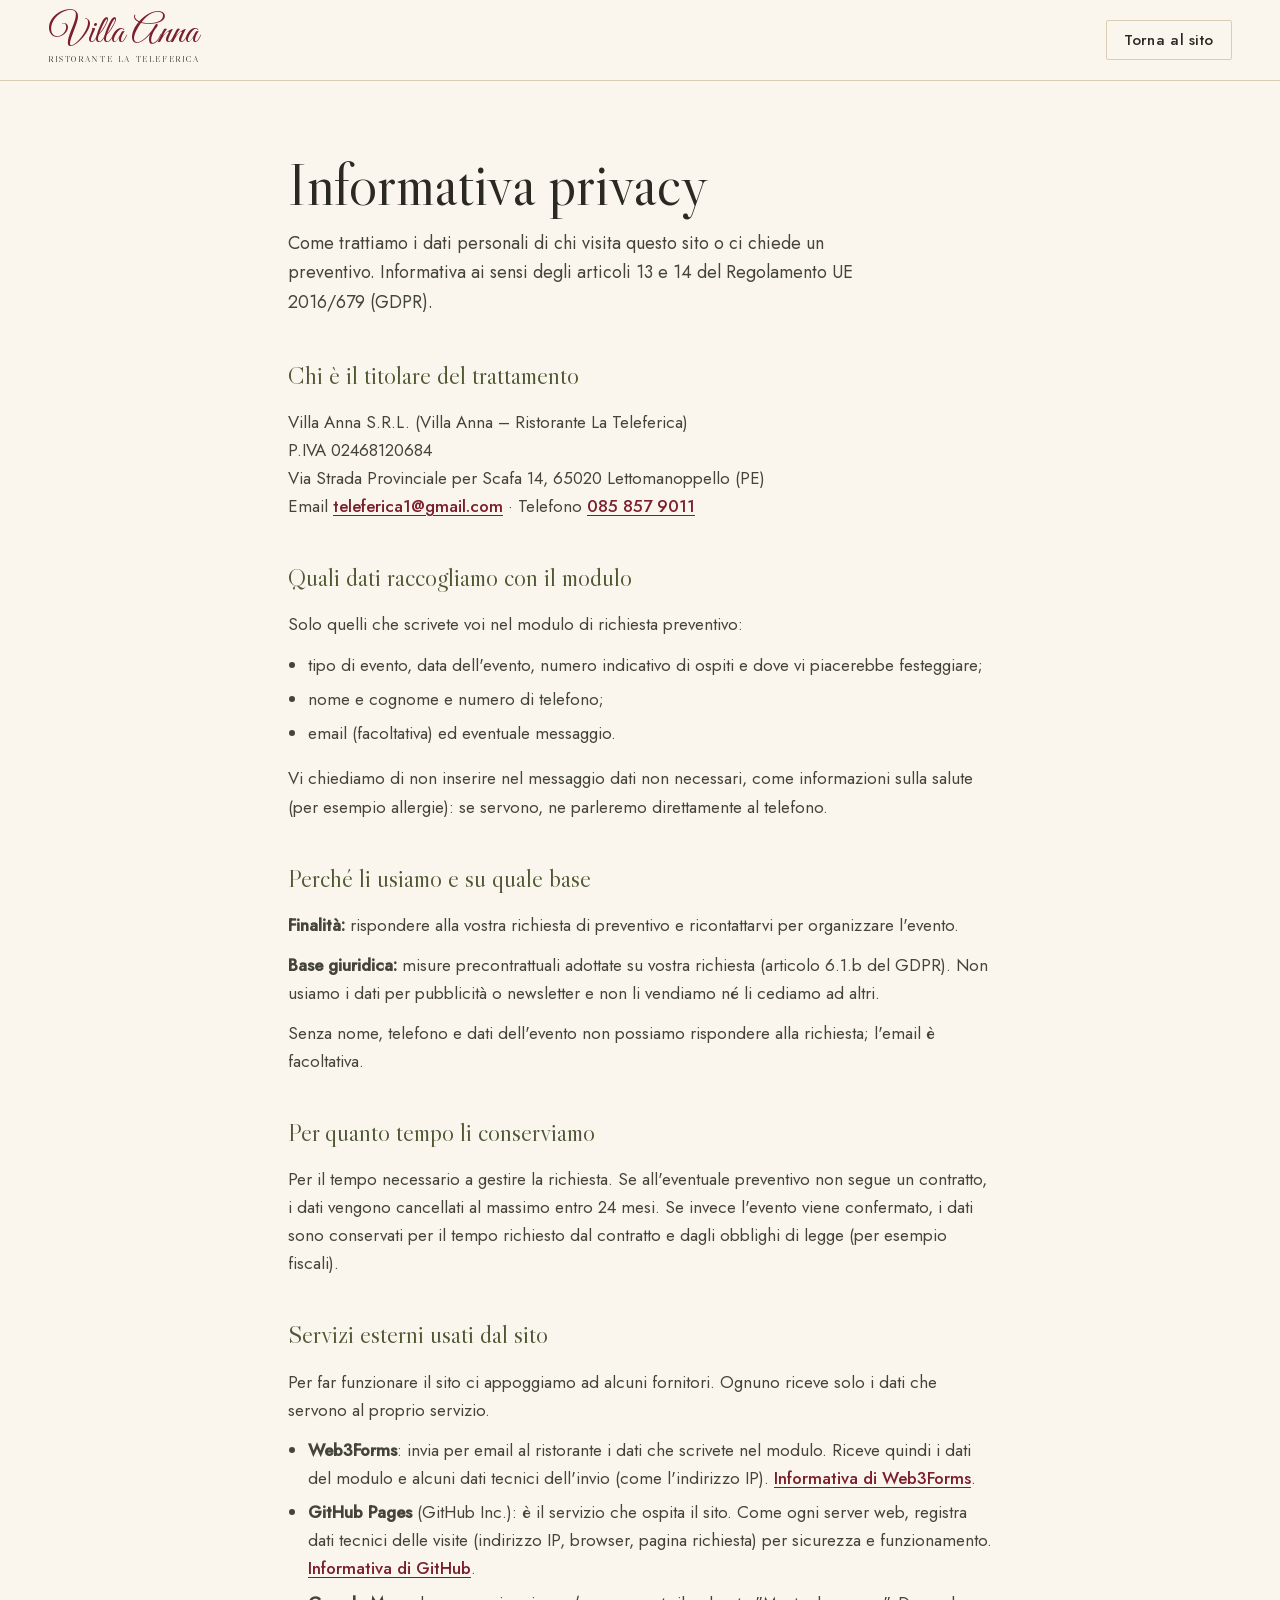
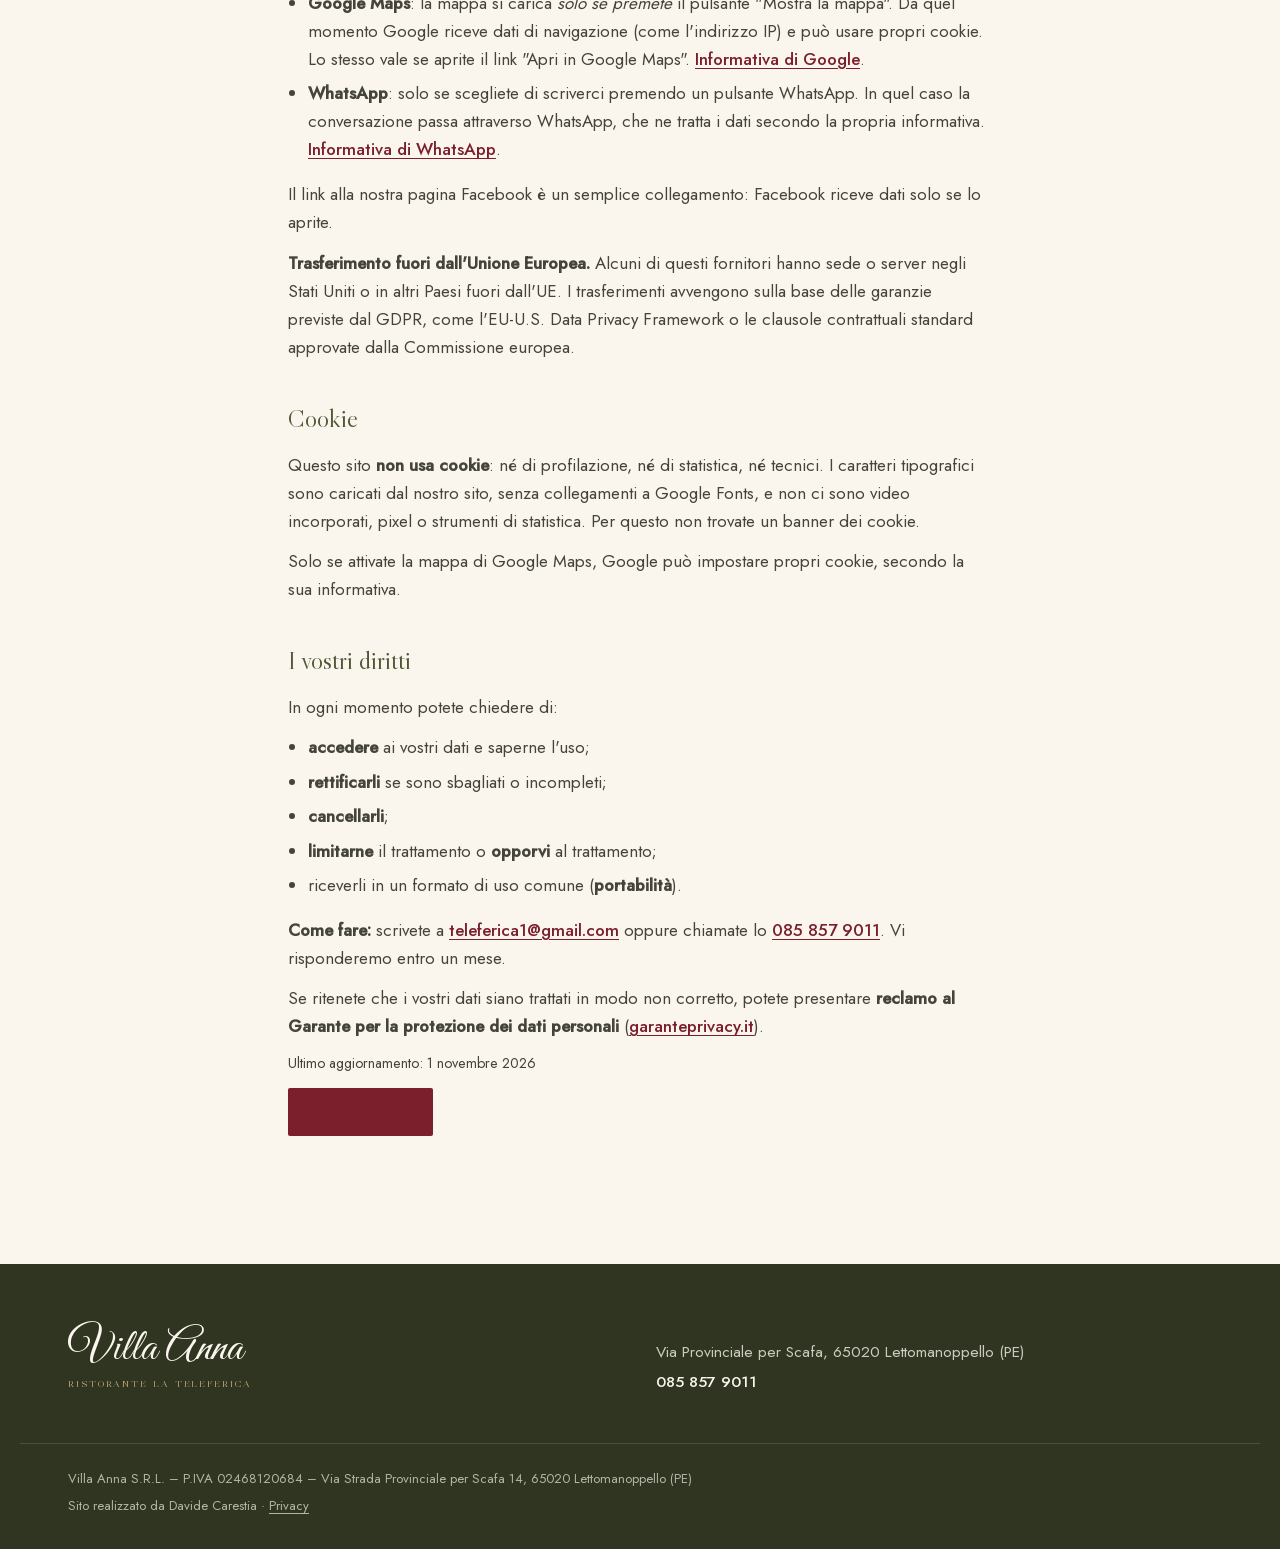
==== commit 4c35364f: "Privacy: font serviti dal sito, mappa Google solo dopo il clic, dati societari nel footer, nota priv" ====
--- a/privacy.html
+++ b/privacy.html
@@ -4,7 +4,7 @@
   <meta charset="utf-8">
   <meta name="viewport" content="width=device-width, initial-scale=1, viewport-fit=cover">
   <title>Privacy | Villa Anna – Ristorante La Teleferica</title>
-  <meta name="description" content="Informativa privacy del sito di Villa Anna – Ristorante La Teleferica a Lettomanoppello (PE).">
+  <meta name="description" content="Informativa privacy e cookie del sito di Villa Anna – Ristorante La Teleferica a Lettomanoppello (PE): titolare, dati del modulo, servizi esterni e diritti.">
   <meta name="theme-color" content="#2F3520">
   <link rel="canonical" href="https://villaannalateleferica.it/privacy.html">
 
@@ -12,10 +12,9 @@
   <link rel="icon" type="image/png" sizes="192x192" href="img/favicon-192.png">
   <link rel="apple-touch-icon" href="img/apple-touch-icon.png">
 
-  <link rel="preconnect" href="https://fonts.googleapis.com">
-  <link rel="preconnect" href="https://fonts.gstatic.com" crossorigin>
-  <link href="https://fonts.googleapis.com/css2?family=Great+Vibes&family=Jost:wght@400;500&family=Libre+Caslon+Display&display=swap" rel="stylesheet">
-  <link rel="stylesheet" href="style.css?v=9">
+  <link rel="preload" href="fonts/jost-latin.woff2" as="font" type="font/woff2" crossorigin>
+  <link rel="preload" href="fonts/libre-caslon-display-latin.woff2" as="font" type="font/woff2" crossorigin>
+  <link rel="stylesheet" href="style.css?v=16">
 </head>
 <body>
   <a class="skip" href="#contenuto">Vai al contenuto</a>
@@ -32,29 +31,60 @@
 
   <main id="contenuto" class="section privacy">
     <div class="wrap">
-      <h1 class="title">Privacy</h1>
-      <p class="intro">Come trattiamo i dati che ci lasciate tramite il modulo per la richiesta di preventivo.</p>
+      <h1 class="title">Informativa privacy</h1>
+      <p class="intro">Come trattiamo i dati personali di chi visita questo sito o ci chiede un preventivo. Informativa ai sensi degli articoli 13 e 14 del Regolamento UE 2016/679 (GDPR).</p>
 
-      <h2>Chi tratta i dati</h2>
-      <p>Villa Anna – Ristorante La Teleferica, Via Provinciale per Scafa, 65020 Lettomanoppello (PE). Telefono <a href="tel:+390858579011">085 857 9011</a>.</p>
+      <h2>Chi è il titolare del trattamento</h2>
+      <p>Villa Anna S.R.L. (Villa Anna – Ristorante La Teleferica)<br>
+      P.IVA 02468120684<br>
+      Via Strada Provinciale per Scafa 14, 65020 Lettomanoppello (PE)<br>
+      Email <a href="mailto:teleferica1@gmail.com">teleferica1@gmail.com</a> · Telefono <a href="tel:+390858579011">085 857 9011</a></p>
 
-      <h2>Quali dati raccogliamo</h2>
-      <p>Solo quelli che scrivete nel modulo: tipo di evento, data, numero indicativo di ospiti, dove vi piacerebbe festeggiare, nome e cognome, telefono, email (facoltativa) ed eventuale messaggio.</p>
+      <h2>Quali dati raccogliamo con il modulo</h2>
+      <p>Solo quelli che scrivete voi nel modulo di richiesta preventivo:</p>
+      <ul>
+        <li>tipo di evento, data dell'evento, numero indicativo di ospiti e dove vi piacerebbe festeggiare;</li>
+        <li>nome e cognome e numero di telefono;</li>
+        <li>email (facoltativa) ed eventuale messaggio.</li>
+      </ul>
+      <p>Vi chiediamo di non inserire nel messaggio dati non necessari, come informazioni sulla salute (per esempio allergie): se servono, ne parleremo direttamente al telefono.</p>
 
-      <h2>A cosa servono</h2>
-      <p>I dati del modulo servono solo per rispondere alla vostra richiesta e ricontattarvi per il preventivo. Non li usiamo per pubblicità e non li cediamo a nessuno.</p>
-
-      <h2>Come vengono inviati</h2>
-      <p>Quando inviate il modulo, i dati vengono trasmessi tramite <a href="https://web3forms.com/privacy" target="_blank" rel="noopener">Web3Forms</a>, un servizio che li inoltra via email alla casella del ristorante.</p>
+      <h2>Perché li usiamo e su quale base</h2>
+      <p><strong>Finalità:</strong> rispondere alla vostra richiesta di preventivo e ricontattarvi per organizzare l'evento.</p>
+      <p><strong>Base giuridica:</strong> misure precontrattuali adottate su vostra richiesta (articolo 6.1.b del GDPR). Non usiamo i dati per pubblicità o newsletter e non li vendiamo né li cediamo ad altri.</p>
+      <p>Senza nome, telefono e dati dell'evento non possiamo rispondere alla richiesta; l'email è facoltativa.</p>
 
       <h2>Per quanto tempo li conserviamo</h2>
-      <p>Per il tempo necessario a rispondere alla richiesta e a organizzare l'eventuale evento.</p>
+      <p>Per il tempo necessario a gestire la richiesta. Se all'eventuale preventivo non segue un contratto, i dati vengono cancellati al massimo entro 24 mesi. Se invece l'evento viene confermato, i dati sono conservati per il tempo richiesto dal contratto e dagli obblighi di legge (per esempio fiscali).</p>
 
-      <h2>Altri servizi presenti nel sito</h2>
-      <p>La mappa è fornita da Google Maps e i caratteri del sito da Google Fonts: questi servizi possono ricevere dati tecnici come l'indirizzo IP del vostro dispositivo. Il sito non usa cookie di profilazione.</p>
+      <h2>Servizi esterni usati dal sito</h2>
+      <p>Per far funzionare il sito ci appoggiamo ad alcuni fornitori. Ognuno riceve solo i dati che servono al proprio servizio.</p>
+      <ul>
+        <li><strong>Web3Forms</strong>: invia per email al ristorante i dati che scrivete nel modulo. Riceve quindi i dati del modulo e alcuni dati tecnici dell'invio (come l'indirizzo IP). <a href="https://web3forms.com/privacy" target="_blank" rel="noopener">Informativa di Web3Forms</a>.</li>
+        <li><strong>GitHub Pages</strong> (GitHub Inc.): è il servizio che ospita il sito. Come ogni server web, registra dati tecnici delle visite (indirizzo IP, browser, pagina richiesta) per sicurezza e funzionamento. <a href="https://docs.github.com/it/site-policy/privacy-policies/github-general-privacy-statement" target="_blank" rel="noopener">Informativa di GitHub</a>.</li>
+        <li><strong>Google Maps</strong>: la mappa si carica <em>solo se premete</em> il pulsante "Mostra la mappa". Da quel momento Google riceve dati di navigazione (come l'indirizzo IP) e può usare propri cookie. Lo stesso vale se aprite il link "Apri in Google Maps". <a href="https://policies.google.com/privacy?hl=it" target="_blank" rel="noopener">Informativa di Google</a>.</li>
+        <li><strong>WhatsApp</strong>: solo se scegliete di scriverci premendo un pulsante WhatsApp. In quel caso la conversazione passa attraverso WhatsApp, che ne tratta i dati secondo la propria informativa. <a href="https://www.whatsapp.com/legal/privacy-policy-eea" target="_blank" rel="noopener">Informativa di WhatsApp</a>.</li>
+      </ul>
+      <p>Il link alla nostra pagina Facebook è un semplice collegamento: Facebook riceve dati solo se lo aprite.</p>
+      <p><strong>Trasferimento fuori dall'Unione Europea.</strong> Alcuni di questi fornitori hanno sede o server negli Stati Uniti o in altri Paesi fuori dall'UE. I trasferimenti avvengono sulla base delle garanzie previste dal GDPR, come l'EU-U.S. Data Privacy Framework o le clausole contrattuali standard approvate dalla Commissione europea.</p>
+
+      <h2>Cookie</h2>
+      <p>Questo sito <strong>non usa cookie</strong>: né di profilazione, né di statistica, né tecnici. I caratteri tipografici sono caricati dal nostro sito, senza collegamenti a Google Fonts, e non ci sono video incorporati, pixel o strumenti di statistica. Per questo non trovate un banner dei cookie.</p>
+      <p>Solo se attivate la mappa di Google Maps, Google può impostare propri cookie, secondo la sua informativa.</p>
 
       <h2>I vostri diritti</h2>
-      <p>Potete chiedere in qualsiasi momento di vedere, correggere o cancellare i vostri dati chiamando lo <a href="tel:+390858579011">085 857 9011</a>.</p>
+      <p>In ogni momento potete chiedere di:</p>
+      <ul>
+        <li><strong>accedere</strong> ai vostri dati e saperne l'uso;</li>
+        <li><strong>rettificarli</strong> se sono sbagliati o incompleti;</li>
+        <li><strong>cancellarli</strong>;</li>
+        <li><strong>limitarne</strong> il trattamento o <strong>opporvi</strong> al trattamento;</li>
+        <li>riceverli in un formato di uso comune (<strong>portabilità</strong>).</li>
+      </ul>
+      <p><strong>Come fare:</strong> scrivete a <a href="mailto:teleferica1@gmail.com">teleferica1@gmail.com</a> oppure chiamate lo <a href="tel:+390858579011">085 857 9011</a>. Vi risponderemo entro un mese.</p>
+      <p>Se ritenete che i vostri dati siano trattati in modo non corretto, potete presentare <strong>reclamo al Garante per la protezione dei dati personali</strong> (<a href="https://www.garanteprivacy.it" target="_blank" rel="noopener">garanteprivacy.it</a>).</p>
+
+      <p class="privacy__data">Ultimo aggiornamento: 1 novembre 2026</p>
 
       <p class="privacy__back"><a class="btn btn--bordeaux" href="./">Torna al sito</a></p>
     </div>
@@ -71,7 +101,9 @@
         <p><a href="tel:+390858579011">085 857 9011</a></p>
       </div>
     </div>
-    <p class="footer__credit">Sito realizzato da Davide Carestia · <a href="privacy.html">Privacy</a></p>
+    <p class="footer__credit">
+      <span class="footer__legal">Villa Anna S.R.L. – P.IVA 02468120684 – Via Strada Provinciale per Scafa 14, 65020 Lettomanoppello (PE)</span>
+      Sito realizzato da Davide Carestia · <a href="privacy.html">Privacy</a></p>
   </footer>
 </body>
 </html>
--- a/style.css
+++ b/style.css
@@ -1,6 +1,56 @@
 /* =========================================================
    Villa Anna – Ristorante La Teleferica
    ========================================================= */
+
+/* Font serviti dal sito (niente Google Fonts) */
+@font-face {
+  font-family: "Great Vibes";
+  font-style: normal;
+  font-weight: 400;
+  font-display: swap;
+  src: url("fonts/great-vibes-latin-ext.woff2") format("woff2");
+  unicode-range: U+0100-02BA, U+02BD-02C5, U+02C7-02CC, U+02CE-02D7, U+02DD-02FF, U+0304, U+0308, U+0329, U+1D00-1DBF, U+1E00-1E9F, U+1EF2-1EFF, U+2020, U+20A0-20AB, U+20AD-20C4, U+2113, U+2C60-2C7F, U+A720-A7FF;
+}
+@font-face {
+  font-family: "Great Vibes";
+  font-style: normal;
+  font-weight: 400;
+  font-display: swap;
+  src: url("fonts/great-vibes-latin.woff2") format("woff2");
+  unicode-range: U+0000-00FF, U+0131, U+0152-0153, U+02BB-02BC, U+02C6, U+02DA, U+02DC, U+0304, U+0308, U+0329, U+2000-206F, U+20AC, U+2122, U+2191, U+2193, U+2212, U+2215, U+FEFF, U+FFFD;
+}
+@font-face {
+  font-family: "Jost";
+  font-style: normal;
+  font-weight: 400 500;
+  font-display: swap;
+  src: url("fonts/jost-latin-ext.woff2") format("woff2");
+  unicode-range: U+0100-02BA, U+02BD-02C5, U+02C7-02CC, U+02CE-02D7, U+02DD-02FF, U+0304, U+0308, U+0329, U+1D00-1DBF, U+1E00-1E9F, U+1EF2-1EFF, U+2020, U+20A0-20AB, U+20AD-20C4, U+2113, U+2C60-2C7F, U+A720-A7FF;
+}
+@font-face {
+  font-family: "Jost";
+  font-style: normal;
+  font-weight: 400 500;
+  font-display: swap;
+  src: url("fonts/jost-latin.woff2") format("woff2");
+  unicode-range: U+0000-00FF, U+0131, U+0152-0153, U+02BB-02BC, U+02C6, U+02DA, U+02DC, U+0304, U+0308, U+0329, U+2000-206F, U+20AC, U+2122, U+2191, U+2193, U+2212, U+2215, U+FEFF, U+FFFD;
+}
+@font-face {
+  font-family: "Libre Caslon Display";
+  font-style: normal;
+  font-weight: 400;
+  font-display: swap;
+  src: url("fonts/libre-caslon-display-latin-ext.woff2") format("woff2");
+  unicode-range: U+0100-02BA, U+02BD-02C5, U+02C7-02CC, U+02CE-02D7, U+02DD-02FF, U+0304, U+0308, U+0329, U+1D00-1DBF, U+1E00-1E9F, U+1EF2-1EFF, U+2020, U+20A0-20AB, U+20AD-20C4, U+2113, U+2C60-2C7F, U+A720-A7FF;
+}
+@font-face {
+  font-family: "Libre Caslon Display";
+  font-style: normal;
+  font-weight: 400;
+  font-display: swap;
+  src: url("fonts/libre-caslon-display-latin.woff2") format("woff2");
+  unicode-range: U+0000-00FF, U+0131, U+0152-0153, U+02BB-02BC, U+02C6, U+02DA, U+02DC, U+0304, U+0308, U+0329, U+2000-206F, U+20AC, U+2122, U+2191, U+2193, U+2212, U+2215, U+FEFF, U+FFFD;
+}
 
 :root {
   --avorio: #FAF6EE;
@@ -191,6 +241,15 @@
 .btn--gold { background: transparent; color: var(--oro-chiaro); border-color: var(--oro); }
 .btn--gold:hover { background: var(--oro); color: var(--oliva-scura); }
 
+/* WhatsApp: verde oliva del sito, riconoscibile dall'icona */
+.btn--wa { background: var(--oliva); color: var(--avorio); border-color: rgba(207, 178, 122, .45); }
+.btn--wa:hover { background: #434A2B; border-color: var(--oro-chiaro); }
+
+.ico-wa { fill: currentColor; }
+.ico-tel { fill: none; stroke: currentColor; stroke-width: 1.5; stroke-linejoin: round; }
+.btn .ico-wa,
+.btn .ico-tel { width: 20px; height: 20px; flex: none; }
+
 .btn--outline { background: transparent; color: var(--inchiostro); border-color: var(--pietra-scura); }
 .btn--outline:hover { border-color: var(--inchiostro); }
 
@@ -329,11 +388,24 @@
   font-size: 1.25rem;
   text-decoration: none;
 }
+.menu__wa {
+  display: flex;
+  align-items: center;
+  gap: .55rem;
+  width: fit-content;
+  min-height: 44px;
+  margin-bottom: .5rem;
+  color: var(--avorio);
+  font-size: 1.05rem;
+  text-decoration: none;
+}
+.menu__wa .ico-wa { width: 20px; height: 20px; flex: none; color: var(--oro-chiaro); }
+.menu__wa:hover { color: var(--oro-chiaro); }
 
 /* ---------- Hero ---------- */
 
 .hero {
-  --hero-fade: clamp(110px, 20vh, 200px);
+  --hero-fade: clamp(56px, 8vh, 88px); /* corta: non copre scalinata e tappeto */
   position: relative;
   min-height: 100vh;
   min-height: 100svh;
@@ -346,15 +418,17 @@
 .hero__media {
   position: absolute;
   inset: 0;
-  will-change: transform, filter;
-}
+  will-change: transform;
+}
+/* la villa vista dall'alto, di sera: tetto, balconi e portico a sinistra, alberi scuri a destra */
 .hero__img {
   position: absolute;
   inset: 0;
   width: 100%;
   height: 100%;
   object-fit: cover;
-  object-position: 66% 60%;
+  object-position: 80% 40%;
+  transform-origin: 40% 45%;
 }
 /* sfumatura che fonde la foto con l'avorio della sezione successiva */
 .hero__fade {
@@ -381,12 +455,13 @@
   opacity: 0;
   pointer-events: none;
 }
+/* sfumatura scura solo dietro al testo (a destra, sopra gli alberi) e sotto l'header */
 .hero__veil {
   position: absolute;
   inset: 0;
   background:
-    linear-gradient(to top, rgba(30, 33, 18, .85) 0%, rgba(30, 33, 18, .55) 45%, rgba(30, 33, 18, .1) 75%),
-    linear-gradient(to bottom, rgba(30, 33, 18, .45), rgba(30, 33, 18, 0) 22%);
+    radial-gradient(ellipse 40% 64% at 86% 48%, rgba(24, 26, 15, .7) 0%, rgba(24, 26, 15, .52) 45%, rgba(24, 26, 15, .2) 76%, rgba(24, 26, 15, 0) 100%),
+    linear-gradient(to bottom, rgba(24, 26, 15, .42) 0, rgba(24, 26, 15, 0) 130px);
 }
 .hero__content {
   position: relative;
@@ -403,13 +478,14 @@
   letter-spacing: -.01em;
   color: var(--avorio);
   text-wrap: balance;
-  text-shadow: 0 1px 24px rgba(0, 0, 0, .25);
+  text-shadow: 0 1px 2px rgba(0, 0, 0, .3), 0 2px 26px rgba(0, 0, 0, .4);
 }
 .hero__lead {
   max-width: 30em;
   margin-top: 1.25rem;
   font-size: clamp(1.05rem, 1.6vw, 1.2rem);
-  color: rgba(250, 246, 238, .9);
+  color: rgba(250, 246, 238, .92);
+  text-shadow: 0 1px 12px rgba(0, 0, 0, .5);
 }
 .hero__ctas {
   display: flex;
@@ -487,7 +563,8 @@
 }
 
 /* Sequenza d'ingresso dell'hero: il titolo sale parola per parola */
-.js .hero__img { animation: hero-focus 1.8s var(--ease) both; }
+/* dissolvenza breve e zoom leggerissimo all'indietro: la foto finisce nitida, a grandezza naturale */
+.js .hero__img { animation: hero-in-media .8s var(--ease) both, hero-zoom 18s cubic-bezier(.2, .6, .35, 1) both; }
 .hero__title .w {
   display: inline-block;
   overflow: hidden;
@@ -509,28 +586,76 @@
 .js .badge--hero { animation-delay: 1.05s; }
 .js .scroll-hint { animation-delay: 1.3s; }
 
-@keyframes hero-focus {
-  from { filter: blur(14px); transform: scale(1.08); }
-  to { filter: blur(0); transform: scale(1); }
-}
+@keyframes hero-in-media { from { opacity: 0; } to { opacity: 1; } }
+@keyframes hero-zoom { from { transform: scale(1.04); } to { transform: none; } }
 @keyframes word-up { from { transform: translateY(110%); } to { transform: none; } }
 @keyframes hero-in { from { opacity: 0; transform: translateY(18px); } to { opacity: 1; transform: none; } }
 
 @media (max-width: 959px) {
-  /* su telefono il testo occupa metà foto: velo più deciso in basso */
-  .hero__veil {
-    background:
-      linear-gradient(to top, rgba(30, 33, 18, .92) 0%, rgba(30, 33, 18, .72) 42%, rgba(30, 33, 18, .2) 72%, rgba(30, 33, 18, .05) 85%),
-      linear-gradient(to bottom, rgba(30, 33, 18, .5), rgba(30, 33, 18, 0) 20%);
-  }
-  .hero { --hero-fade: 96px; }
+  .hero { --hero-fade: 56px; }
   .hero__content { padding-bottom: calc(var(--hero-fade) + 3.5rem); }
   .scroll-hint { right: 50%; transform: translateX(50%); bottom: calc(var(--hero-fade) - .5rem); flex-direction: row; }
   .js .scroll-hint { animation-name: hero-in-x; }
   .scroll-hint__text { display: none; }
   .scroll-hint__line { height: 44px; }
 }
+/* Computer e tablet in orizzontale: villa libera a sinistra, testo in una colonna a destra sopra gli alberi */
+@media (min-width: 960px), (min-width: 768px) and (orientation: landscape) {
+  .hero { align-items: center; }
+  .hero__content {
+    display: grid;
+    grid-template-columns: minmax(0, max(19rem, min(27rem, 30vw)));
+    justify-content: end;
+    max-width: none;
+    padding-top: calc(var(--header-h) + 1.5rem);
+    padding-bottom: calc(var(--hero-fade) + 1.5rem);
+  }
+  .hero__title { max-width: none; font-size: clamp(2.4rem, 3.5vw, 3.5rem); }
+  .hero__lead { max-width: none; font-size: 1.05rem; }
+  .hero__ctas { margin-top: 1.6rem; }
+  .badge--hero { justify-self: start; }
+}
 @keyframes hero-in-x { from { opacity: 0; transform: translate(50%, 18px); } to { opacity: 1; transform: translateX(50%); } }
+
+/* Telefono e tablet in verticale: testo in alto sul fondo scuro, la villa sotto, libera */
+@media (max-width: 767px), (max-width: 959px) and (orientation: portrait) {
+  .hero { --hero-fade: 36px; align-items: flex-start; background: #181A0F; }
+  /* la foto parte sotto il testo e sfuma nel fondo scuro; misure in px perché il blocco di testo ha altezza fissa */
+  .hero__img {
+    top: auto;
+    height: calc(100% - 268px);
+    object-position: 50% 50%;
+    transform-origin: 50% 45%;
+    -webkit-mask-image: linear-gradient(to bottom, transparent 0, #000 40px);
+    mask-image: linear-gradient(to bottom, transparent 0, #000 40px);
+  }
+  .hero__veil { background: none; }
+  .header:not(.is-solid) .logo { text-shadow: 0 1px 10px rgba(0, 0, 0, .45); }
+  .hero__content { padding-top: calc(var(--header-h) + .75rem); padding-bottom: 0; }
+  .hero__title { font-size: clamp(1.9rem, 8.4vw, 2.25rem); }
+  .hero__lead { margin-top: .5rem; font-size: .95rem; line-height: 1.5; }
+  .hero__lead-extra { display: none; }
+  .hero__ctas { flex-wrap: nowrap; gap: .6rem; margin-top: .9rem; }
+  .hero__ctas .btn { flex: 1 1 0; min-height: 44px; padding: .5rem .9rem; gap: .45rem; font-size: .95rem; letter-spacing: .02em; }
+  .hero__ctas .btn .ico-tel,
+  .hero__ctas .btn .ico-wa { width: 17px; height: 17px; }
+  .badge--hero {
+    min-height: 32px;
+    margin-top: .7rem;
+    padding: .25rem .75rem .25rem .65rem;
+    gap: .45rem;
+    border-color: rgba(207, 178, 122, .4);
+    font-size: .8rem;
+    white-space: nowrap;
+  }
+  .badge--hero .badge__stars { font-size: .7rem; }
+  .scroll-hint { display: none; }
+}
+/* telefoni bassi: senza la frase, così la villa ha più spazio */
+@media (max-width: 767px) and (max-height: 760px) {
+  .hero__lead { display: none; }
+  .hero__img { height: calc(100% - 232px); }
+}
 
 /* ---------- Sezioni ---------- */
 
@@ -582,14 +707,182 @@
 
 .ristorante__media { position: relative; }
 .ristorante__media .arch { max-width: 460px; margin-inline: auto; }
+.ristorante__arco img { object-position: 40% 50%; }
 .ristorante__tavola { margin-top: 1.5rem; }
 .ristorante__tavola img { width: 100%; border-radius: 2px; }
-.ristorante__tavola figcaption,
-.eventi__torta figcaption {
+.ristorante__tavola figcaption {
   margin-top: .6rem;
   font-size: .9rem;
   font-style: italic;
 }
+
+/* La piscina: si apre con la fascia del tramonto, nitida e a colori pieni */
+.piscina { padding-top: 0; background: var(--pietra); }
+.piscina .band { min-height: clamp(320px, 46svh, 400px); margin-bottom: clamp(2.75rem, 7vw, 5.5rem); }
+.piscina .band__media img { filter: none; transform: none; object-position: 50% 80%; }
+/* solo un velo leggero dietro al titolo: il cielo resta acceso */
+.piscina .band::after {
+  background: radial-gradient(ellipse 58% 34% at 50% 52%, rgba(24, 26, 15, .5) 0%, rgba(24, 26, 15, .22) 60%, rgba(24, 26, 15, 0) 100%);
+}
+.piscina .band__text { text-shadow: 0 2px 22px rgba(0, 0, 0, .6), 0 0 2px rgba(0, 0, 0, .35); }
+.piscina__grid { display: grid; grid-template-columns: minmax(0, 1fr); gap: 2.5rem; }
+.piscina__text .intro { margin-top: 0; }
+.piscina .arch { border-color: var(--oro); }
+/* su telefono e tablet i tavoli aprono il carosello, sul computer stanno nell'arco */
+.piscina__tavoli { display: none; }
+.piscina__tavoli img { object-position: 50% 55%; }
+.momenti {
+  list-style: none;
+  max-width: 30rem;
+  margin: 1.75rem 0 0;
+  padding: 0;
+  border-top: 1px solid var(--pietra-scura);
+}
+.momenti li {
+  position: relative;
+  padding: .95rem 0 .95rem 1.6rem;
+  border-bottom: 1px solid var(--pietra-scura);
+}
+.momenti li::before {
+  content: "";
+  position: absolute;
+  left: 2px;
+  top: 1.45rem;
+  width: 7px;
+  height: 7px;
+  border: 1px solid var(--oro);
+  transform: rotate(45deg);
+}
+.momenti h3 {
+  font-family: var(--f-serif);
+  font-size: 1.3rem;
+  line-height: 1.25;
+}
+.momenti p { margin-top: .2rem; }
+.piscina__altre { margin-top: 2.5rem; }
+.piscina__foto figcaption {
+  margin-top: .6rem;
+  font-size: .9rem;
+  font-style: italic;
+}
+
+/* Carosello su telefono: si scorre di lato senza allungare la pagina */
+.carosello {
+  --h: clamp(230px, 68vw, 380px);
+  display: flex;
+  gap: 10px;
+  margin-inline: calc(var(--gutter) * -1);
+  padding-inline: var(--gutter);
+  overflow-x: auto;
+  overscroll-behavior-x: contain;
+  scroll-snap-type: x mandatory;
+  scroll-padding-inline: var(--gutter);
+  scrollbar-width: none;
+  -webkit-overflow-scrolling: touch;
+}
+.carosello::-webkit-scrollbar { display: none; }
+.carosello > * { flex: none; width: min-content; scroll-snap-align: start; }
+.carosello img,
+.carosello .gallery__item img {
+  width: auto;
+  max-width: 84vw;
+  height: var(--h);
+  object-fit: cover;
+  border-radius: 2px;
+}
+
+/* Caroselli di carte e foto: si scorrono con il dito, puntini e frecce li aggiunge script.js */
+.scorre {
+  display: flex;
+  gap: 12px;
+  margin-inline: calc(var(--gutter) * -1);
+  padding-inline: var(--gutter);
+  overflow-x: auto;
+  overscroll-behavior-x: contain;
+  scroll-snap-type: x mandatory;
+  scroll-padding-inline: var(--gutter);
+  scrollbar-width: none;
+}
+.scorre::-webkit-scrollbar { display: none; }
+.scorre > * { flex: none; scroll-snap-align: start; }
+@media (max-width: 959px) {
+  .scorre-telefono {
+    display: flex;
+    gap: 12px;
+    margin-inline: calc(var(--gutter) * -1);
+    padding-inline: var(--gutter);
+    overflow-x: auto;
+    overscroll-behavior-x: contain;
+    scroll-snap-type: x mandatory;
+    scroll-padding-inline: var(--gutter);
+    scrollbar-width: none;
+  }
+  .scorre-telefono::-webkit-scrollbar { display: none; }
+  .scorre-telefono > * { scroll-snap-align: start; }
+}
+
+.scorre-nav {
+  display: flex;
+  align-items: center;
+  justify-content: center;
+  gap: .5rem;
+  margin-top: 1rem;
+  color: var(--oro);
+}
+.scorre-nav[hidden] { display: none; }
+.scorre-nav__punti { display: flex; }
+.scorre-nav__punto {
+  position: relative;
+  width: 22px;
+  height: 36px;
+  padding: 0;
+  border: 0;
+  background: none;
+  color: inherit;
+  cursor: pointer;
+}
+.scorre-nav__punto::before {
+  content: "";
+  position: absolute;
+  top: 50%;
+  left: 50%;
+  width: 6px;
+  height: 6px;
+  border-radius: 3px;
+  background: currentColor;
+  opacity: .35;
+  transform: translate(-50%, -50%);
+  transition: width .3s var(--ease), opacity .3s var(--ease);
+}
+.scorre-nav__punto.is-active::before { width: 18px; opacity: 1; }
+.scorre-nav__freccia {
+  position: relative;
+  flex: none;
+  width: 40px;
+  height: 40px;
+  padding: 0;
+  border: 1px solid currentColor;
+  border-radius: 50%;
+  background: transparent;
+  color: inherit;
+  cursor: pointer;
+  transition: opacity .2s var(--ease), background-color .2s var(--ease);
+}
+.scorre-nav__freccia:hover:not(:disabled) { background: rgba(207, 178, 122, .14); }
+.scorre-nav__freccia:disabled { opacity: .3; cursor: default; }
+.scorre-nav__freccia::before {
+  content: "";
+  position: absolute;
+  top: 50%;
+  left: 50%;
+  width: 8px;
+  height: 8px;
+  border-top: 1.5px solid currentColor;
+  border-right: 1.5px solid currentColor;
+}
+.scorre-nav__freccia--prev::before { transform: translate(-35%, -50%) rotate(-135deg); }
+.scorre-nav__freccia--next::before { transform: translate(-65%, -50%) rotate(45deg); }
+.eventi .scorre-nav { color: var(--oro-chiaro); }
 
 /* Eventi */
 .eventi {
@@ -601,17 +894,16 @@
 /* Schede degli eventi */
 .occasioni {
   list-style: none;
-  display: grid;
-  grid-template-columns: minmax(0, 1fr);
-  gap: 1px;
-  margin: 3rem 0 0;
+  margin: 2.5rem 0 0;
   padding: 0;
-  border: 1px solid rgba(207, 178, 122, .3);
-  background: rgba(207, 178, 122, .3);
-}
+}
+/* su telefono e tablet: carte da scorrere, la successiva si intravede */
 .occasione {
-  padding: 1.75rem 1.5rem 1.9rem;
-  background: var(--oliva-scura);
+  flex: 0 0 min(80%, 320px);
+  padding: 1.5rem 1.35rem 1.6rem;
+  border: 1px solid rgba(207, 178, 122, .32);
+  border-radius: 2px;
+  background: rgba(250, 246, 238, .035);
   transition: background-color .3s var(--ease);
 }
 .occasione:hover { background: #353B25; }
@@ -625,7 +917,7 @@
   stroke-linejoin: round;
 }
 .occasione h3 {
-  margin-top: 1.1rem;
+  margin-top: 1rem;
   font-family: var(--f-serif);
   font-size: 1.5rem;
   line-height: 1.2;
@@ -677,15 +969,6 @@
 }
 .forti__list p { margin-top: .25rem; }
 
-.eventi__torte {
-  display: flex;
-  flex-direction: column;
-  gap: 1.5rem;
-  margin-top: clamp(3rem, 6vw, 4.5rem);
-}
-.eventi__torta { min-width: 0; }
-.eventi__torta img { width: 100%; border-radius: 2px; }
-.eventi__torta figcaption { color: rgba(250, 246, 238, .75); }
 
 /* Come organizziamo */
 .passi__head { max-width: 40rem; }
@@ -781,6 +1064,26 @@
 /* le due foto piccole restano nelle loro proporzioni (logo stampato negli angoli) */
 .g-alto { flex: 1.333 1 0; aspect-ratio: 640 / 480; }
 .g-rose { flex: 1.506 1 0; aspect-ratio: 720 / 478; }
+
+/* Galleria: carosello su telefono, griglia su computer */
+.galleria { background: var(--oliva-scura); color: rgba(250, 246, 238, .82); }
+.galleria__head { max-width: 40rem; }
+.galleria__grid { margin-top: 2.5rem; }
+.galleria__foto { background: rgba(250, 246, 238, .06); }
+.galleria__progress {
+  height: 1px;
+  margin-top: 1.25rem;
+  background: rgba(207, 178, 122, .25);
+  overflow: hidden;
+}
+.galleria__progress span {
+  display: block;
+  height: 100%;
+  background: var(--oro-chiaro);
+  transform: scaleX(.08);
+  transform-origin: left;
+}
+.galleria__azioni { margin-top: 1.75rem; }
 
 /* Richiesta */
 .richiesta__grid { display: grid; grid-template-columns: minmax(0, 1fr); gap: 2.5rem; }
@@ -840,9 +1143,23 @@
 .field__error:empty { display: none; }
 .field__hint { margin-top: .3rem; font-size: .88rem; color: var(--testo); }
 .req { color: var(--bordeaux); }
+.richiesta__wa {
+  margin-top: 1.75rem;
+  padding-top: 1.5rem;
+  border-top: 1px solid var(--pietra-scura);
+}
+.richiesta__wa-testo {
+  margin-bottom: .75rem;
+  font-family: var(--f-serif);
+  font-size: 1.35rem;
+  line-height: 1.2;
+  color: var(--oliva);
+}
 .form__legend { grid-column: 1 / -1; font-size: .9rem; }
 .form__summary { margin-top: .75rem; font-size: .92rem; color: var(--bordeaux); }
 .form__summary:empty { display: none; }
+.form__privacy { margin-top: .75rem; font-size: .82rem; line-height: 1.45; color: var(--testo); }
+.form__privacy a { color: var(--bordeaux); font-weight: 500; text-underline-offset: 3px; }
 .sr-only {
   position: absolute;
   width: 1px;
@@ -961,7 +1278,25 @@
   border: 1px solid var(--pietra-scura);
   background: var(--pietra);
 }
-.dove__map iframe { display: block; width: 100%; height: 100%; border: 0; }
+.dove__map iframe { position: absolute; inset: 0; display: block; width: 100%; height: 100%; border: 0; }
+.dove__map { position: relative; overflow: hidden; }
+.dove__map img { position: absolute; inset: 0; width: 100%; height: 100%; object-fit: cover; }
+.mappa__velo {
+  position: absolute;
+  inset: 0;
+  display: flex;
+  flex-direction: column;
+  justify-content: flex-end;
+  align-items: flex-start;
+  gap: .9rem;
+  padding: clamp(1.25rem, 4vw, 2rem);
+  background: linear-gradient(to top, rgba(30, 33, 18, .82) 0%, rgba(30, 33, 18, .35) 55%, rgba(30, 33, 18, 0) 100%);
+  color: var(--avorio);
+}
+.mappa__addr { font-family: var(--f-serif); font-style: normal; font-size: clamp(1.3rem, 2.4vw, 1.6rem); line-height: 1.25; }
+.mappa__nota { max-width: 30em; font-size: .85rem; line-height: 1.45; color: rgba(250, 246, 238, .82); }
+.dove__map.is-attiva .mappa__velo,
+.dove__map.is-attiva img { display: none; }
 
 /* Matrimonio */
 .nozze {
@@ -977,11 +1312,10 @@
   color: var(--avorio);
 }
 .nozze__text p { margin-top: 1rem; max-width: 30em; }
-/* due foto alla stessa altezza, nelle loro proporzioni: la quadrata (414px) resta piccola */
-.nozze__foto { display: flex; align-items: flex-start; gap: 12px; }
-.nozze__sposi { flex: 1.507 1 0; min-width: 0; max-width: 960px; }
-.nozze__auto { flex: 1 1 0; min-width: 0; max-width: 414px; }
-.nozze__foto img { width: 100%; border-radius: 2px; }
+/* carosello di foto verticali, tutte nella stessa proporzione */
+.nozze__foto > figure { flex: 0 0 60%; min-width: 0; }
+.nozze__foto img { width: 100%; aspect-ratio: 3 / 4; object-fit: cover; border-radius: 2px; }
+.nozze > .scorre-nav { margin-top: -1rem; }
 .nozze__foto figcaption {
   margin-top: .6rem;
   font-size: .9rem;
@@ -1001,6 +1335,8 @@
   max-width: 860px;
 }
 .piatto { aspect-ratio: 1 / 1; }
+.piatto--grande { grid-column: span 2; grid-row: span 2; }
+.piatto--largo { grid-column: span 2; aspect-ratio: 2 / 1; }
 
 /* Fasce fotografiche a tutta larghezza */
 .band {
@@ -1126,7 +1462,7 @@
   height: 20px;
   flex: none;
 }
-.chiama__azioni svg {
+.chiama__azioni svg:not(.ico-wa) {
   fill: none;
   stroke: currentColor;
   stroke-width: 1.5;
@@ -1161,8 +1497,10 @@
   0% { box-shadow: 0 0 0 0 rgba(123, 31, 44, .45); }
   70%, 100% { box-shadow: 0 0 0 16px rgba(123, 31, 44, 0); }
 }
+.chiama__wa { min-height: 56px; padding: 0 1.75rem; gap: .6rem; font-size: 1.05rem; }
 .chiama__copia { min-height: 56px; padding: 0 1.5rem; gap: .55rem; background: #FFFDF8; }
 .chiama__note { margin-top: 1rem; font-size: .98rem; }
+.chiama__note a { color: var(--bordeaux); font-weight: 500; text-underline-offset: 3px; white-space: nowrap; }
 
 /* Domande frequenti */
 .faq { background: var(--avorio); }
@@ -1208,24 +1546,20 @@
   bottom: 0;
   z-index: 45;
   display: grid;
-  grid-template-columns: 1fr 1.35fr;
+  grid-template-columns: 1fr 1fr;
   gap: .5rem;
   padding: .6rem .75rem calc(.6rem + env(safe-area-inset-bottom));
-  background: rgba(47, 53, 32, .97);
+  background: var(--oliva-scura);
   box-shadow: 0 -8px 30px rgba(30, 33, 18, .25);
-  transform: translateY(110%);
-  transition: transform .4s var(--ease);
-}
-.callbar.is-visible { transform: none; }
+  transform: translate3d(0, 0, 0);
+  opacity: 0;
+  visibility: hidden;
+  transition: opacity .3s var(--ease), visibility 0s linear .3s;
+}
+.callbar.is-visible { opacity: 1; visibility: visible; transition: opacity .3s var(--ease), visibility 0s; }
 .callbar .btn { min-height: 50px; padding-inline: .75rem; }
-.callbar svg {
-  width: 18px;
-  height: 18px;
-  fill: none;
-  stroke: currentColor;
-  stroke-width: 1.5;
-  stroke-linejoin: round;
-}
+.callbar .ico-wa,
+.callbar .ico-tel { width: 18px; height: 18px; }
 .btn--light-solid { background: var(--avorio); color: var(--inchiostro); }
 .btn--light-solid:hover { background: #fff; }
 
@@ -1242,12 +1576,12 @@
 .footer__brand .logo__sub { font-size: .85rem; color: var(--oro-chiaro); }
 .footer__contacts p + p { margin-top: .25rem; }
 .footer__contacts a { color: var(--avorio); text-decoration: none; font-weight: 500; }
+.footer__links { display: flex; flex-wrap: wrap; gap: .6rem; margin-top: .9rem; }
 .footer__social {
   display: inline-flex;
   align-items: center;
   gap: .55rem;
   min-height: 44px;
-  margin-top: .9rem;
   padding: .4rem 1.1rem .4rem .8rem;
   border: 1px solid rgba(207, 178, 122, .5);
   border-radius: 999px;
@@ -1262,6 +1596,7 @@
   font-size: .82rem;
   color: rgba(250, 246, 238, .66);
 }
+.footer__legal { display: block; margin-bottom: .35rem; }
 .footer__credit a { color: inherit; text-underline-offset: 3px; }
 .footer__credit a:hover { color: var(--avorio); }
 
@@ -1277,6 +1612,8 @@
 .privacy p, .privacy ul { margin-top: .75rem; }
 .privacy ul { padding-left: 1.25rem; }
 .privacy a { color: var(--bordeaux); font-weight: 500; text-underline-offset: 3px; }
+.privacy li + li { margin-top: .4rem; }
+.privacy__data { margin-top: 2.5rem; font-size: .9rem; color: var(--testo); }
 .privacy__back { margin-top: 3rem; }
 
 /* ---------- Lightbox ---------- */
@@ -1291,12 +1628,13 @@
   background: rgba(24, 26, 15, .96);
   opacity: 0;
   transition: opacity .3s var(--ease);
-  touch-action: pan-y;
+  touch-action: pinch-zoom;
 }
 .lightbox[hidden] { display: none; }
 .lightbox.is-open { opacity: 1; }
 
 .lightbox__figure {
+  transition: transform .3s var(--ease), opacity .3s var(--ease);
   display: flex;
   flex-direction: column;
   align-items: center;
@@ -1439,15 +1777,20 @@
   body.callbar-on .toast { bottom: calc(5.5rem + env(safe-area-inset-bottom)); }
 }
 
-@media (max-width: 599px) {
-  .occasione {
-    display: grid;
-    grid-template-columns: 40px minmax(0, 1fr);
-    column-gap: 1rem;
-    padding: 1.4rem 1.25rem;
+@media (max-width: 959px) {
+  .occasione__icon { width: 40px; height: 40px; }
+  .occasione h3 { font-size: 1.35rem; }
+  /* "Cosa trovate": carte da scorrere; il gazebo compare nel carosello del matrimonio */
+  .forti__gazebo { display: none; }
+  .forti__list { margin-top: 1.25rem; }
+  .forti__list li {
+    flex: 0 0 min(72%, 290px);
+    padding: 1.2rem 1.2rem 1.3rem 2.6rem;
+    border: 1px solid rgba(207, 178, 122, .3);
+    border-radius: 2px;
+    background: rgba(250, 246, 238, .035);
   }
-  .occasione__icon { grid-row: 1 / span 2; width: 40px; height: 40px; }
-  .occasione h3 { margin-top: .35rem; font-size: 1.35rem; }
+  .forti__list li::before { left: 1.15rem; top: 1.75rem; }
 }
 
 @media (max-width: 599px) {
@@ -1460,24 +1803,22 @@
 }
 
 @media (min-width: 600px) {
+  .nozze__foto > figure { flex-basis: 40%; }
   .piatti { grid-template-columns: repeat(3, minmax(0, 1fr)); }
-  .occasioni { grid-template-columns: repeat(2, minmax(0, 1fr)); }
+  .piatto--largo { grid-column: auto; aspect-ratio: 1 / 1; }
   .choice__opts { grid-template-columns: repeat(4, minmax(0, 1fr)); }
 }
 
 @media (max-width: 420px) {
   .header .btn--small { padding-inline: .9rem; }
   .logo__script { font-size: 1.85rem; }
-  .hero__ctas .btn { flex: 1 1 100%; }
+  .hero__ctas .btn { flex: 1 1 0; padding-inline: 1rem; }
   .dove__btns .btn { flex: 1 1 auto; }
 }
 
 @media (min-width: 720px) {
   .form { grid-template-columns: 1fr 1fr; }
   .field--full { grid-column: 1 / -1; }
-  .eventi__torte { flex-direction: row; align-items: flex-start; }
-  .eventi__torta--cigni { flex: 1.305 1 0; }
-  .eventi__torta--oro { flex: 1.206 1 0; }
   .footer__grid { grid-template-columns: 1fr 1fr; align-items: end; }
 }
 
@@ -1505,14 +1846,21 @@
 
   .eventi__head { display: grid; grid-template-columns: minmax(0, 5fr) minmax(0, 6fr); gap: 4rem; align-items: end; }
   .eventi__head .intro { margin-top: 0; }
-  .occasioni { grid-template-columns: repeat(3, minmax(0, 1fr)); }
-  .occasione { padding: 2.25rem 2rem 2.4rem; }
+  /* sul computer la griglia 3x2: tutte le carte a colpo d'occhio */
+  .occasioni {
+    display: grid;
+    grid-template-columns: repeat(3, minmax(0, 1fr));
+    gap: 1px;
+    margin-top: 3rem;
+    border: 1px solid rgba(207, 178, 122, .3);
+    background: rgba(207, 178, 122, .3);
+  }
+  .occasione { padding: 2.25rem 2rem 2.4rem; border: 0; border-radius: 0; background: var(--oliva-scura); }
   .forti {
     grid-template-columns: minmax(0, 7fr) minmax(0, 5fr);
     gap: 4.5rem;
     align-items: center;
   }
-  .eventi__torte { gap: 2rem; }
 
   .passi__list { grid-template-columns: repeat(4, minmax(0, 1fr)); gap: 2.5rem; }
   .passo { padding: 5rem 0 0; }
@@ -1526,11 +1874,58 @@
     gap: 4rem;
     align-items: center;
   }
+  /* due foto alla volta, le altre con le frecce (sotto le foto) */
+  .nozze { row-gap: 1.25rem; }
+  .nozze > .scorre-nav { grid-column: 2; margin-top: 0; }
+  .nozze__foto { margin-inline: 0; padding-inline: 0; scroll-padding-inline: 0; }
+  .nozze__foto > figure { flex-basis: calc((100% - 12px) / 2); }
+  .solo-telefono { display: none; }
   .cucina__grid {
     grid-template-columns: minmax(0, 5fr) minmax(0, 7fr);
     gap: 5rem;
     align-items: center;
   }
+
+  .piscina__grid {
+    grid-template-columns: minmax(0, 7fr) minmax(0, 5fr);
+    gap: 4.5rem;
+    align-items: center;
+  }
+  .piscina__tavoli { display: block; order: -1; }
+  .piscina .band { min-height: clamp(480px, 80vh, 760px); }
+  /* tre foto alla stessa altezza, nelle loro proporzioni */
+  .piscina__altre {
+    display: flex;
+    align-items: flex-start;
+    gap: 16px;
+    margin: 3.5rem 0 0;
+    padding: 0;
+    overflow: visible;
+  }
+  .piscina__foto { width: auto; min-width: 0; }
+  .piscina__foto--l { flex: 1.5 1 0; }
+  .piscina__foto--p { flex: .75 1 0; }
+  .piscina__foto img { width: 100%; max-width: none; height: auto; }
+
+  /* griglia su 12 colonne: righe di una orizzontale e due verticali, l'ultima di tre orizzontali */
+  .galleria__head { max-width: none; display: grid; grid-template-columns: minmax(0, 5fr) minmax(0, 6fr); gap: 4rem; align-items: end; }
+  .galleria__head .intro { margin-top: 0; }
+  .galleria__grid {
+    display: grid;
+    grid-template-columns: repeat(12, minmax(0, 1fr));
+    gap: 14px;
+    margin: 3rem 0 0;
+    padding: 0;
+    overflow: visible;
+  }
+  .galleria__foto { width: auto; grid-column: span 3; }
+  .galleria__foto.g-l { grid-column: span 6; aspect-ratio: 3 / 2; }
+  .galleria__foto.g-t { grid-column: span 4; aspect-ratio: 3 / 2; }
+  .galleria__grid .galleria__foto img { position: absolute; inset: 0; width: 100%; max-width: none; height: 100%; border-radius: 0; }
+  .galleria__grid .is-extra { display: none; }
+  .galleria__grid.is-open .is-extra { display: block; animation: hero-in .7s var(--ease) both; animation-delay: calc(var(--n, 0) * 70ms); }
+  .galleria__progress { display: none; }
+  .galleria__azioni { margin-top: 2.25rem; text-align: center; }
   .band { min-height: clamp(420px, 70vh, 640px); }
 
   .faq__grid { grid-template-columns: minmax(0, 4fr) minmax(0, 7fr); gap: 5rem; align-items: start; }
